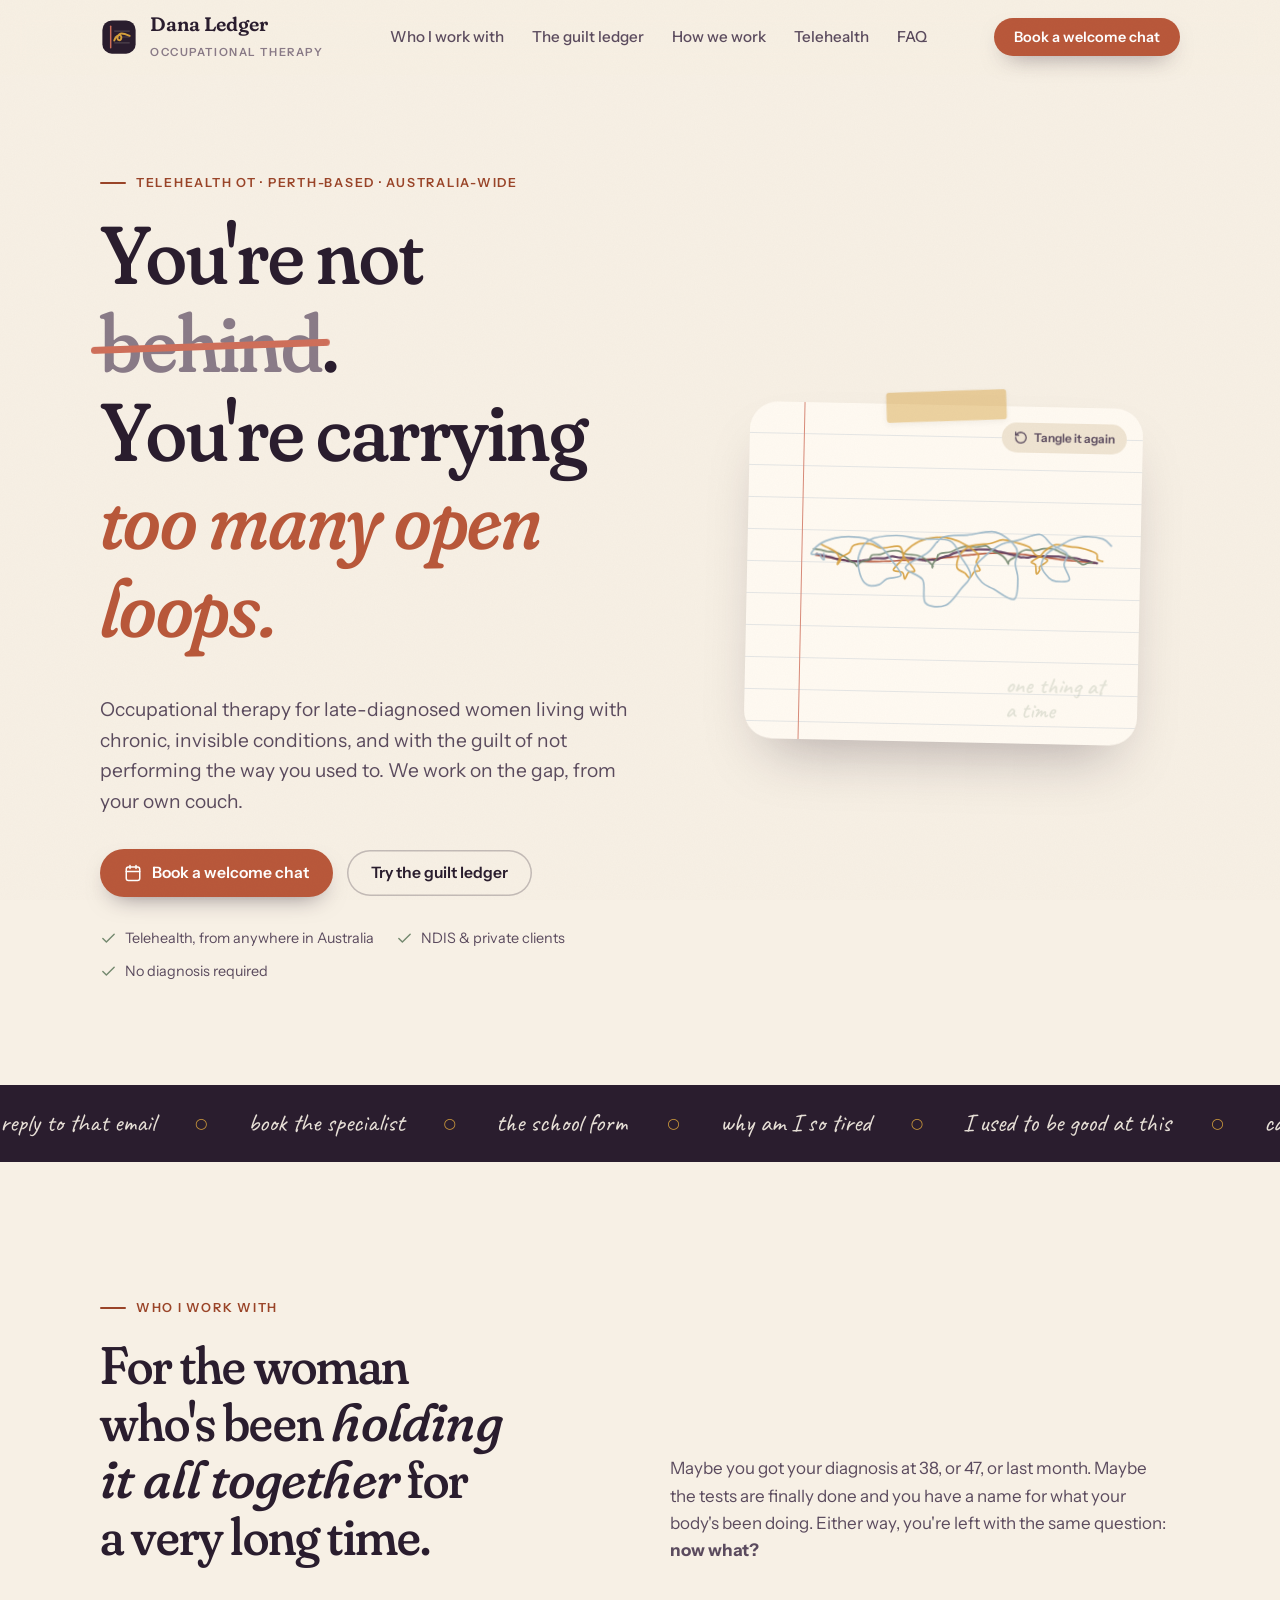
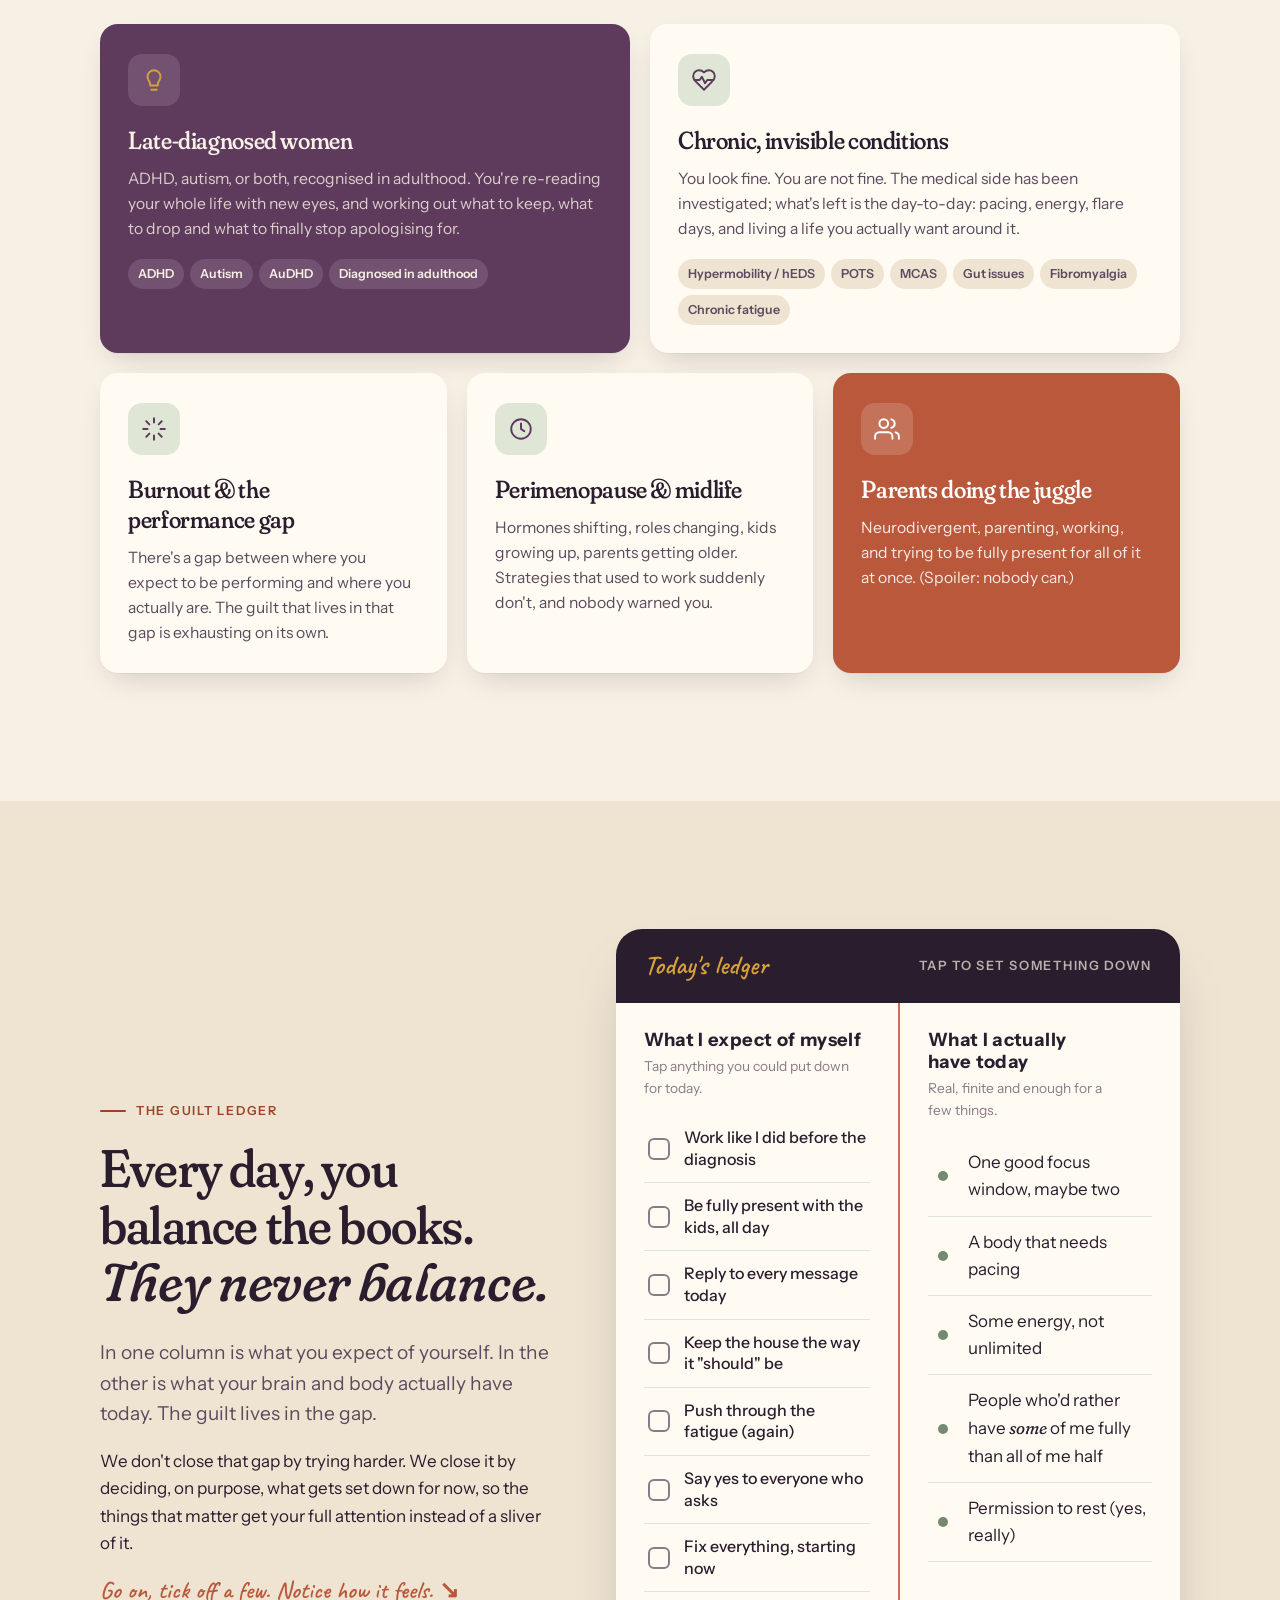
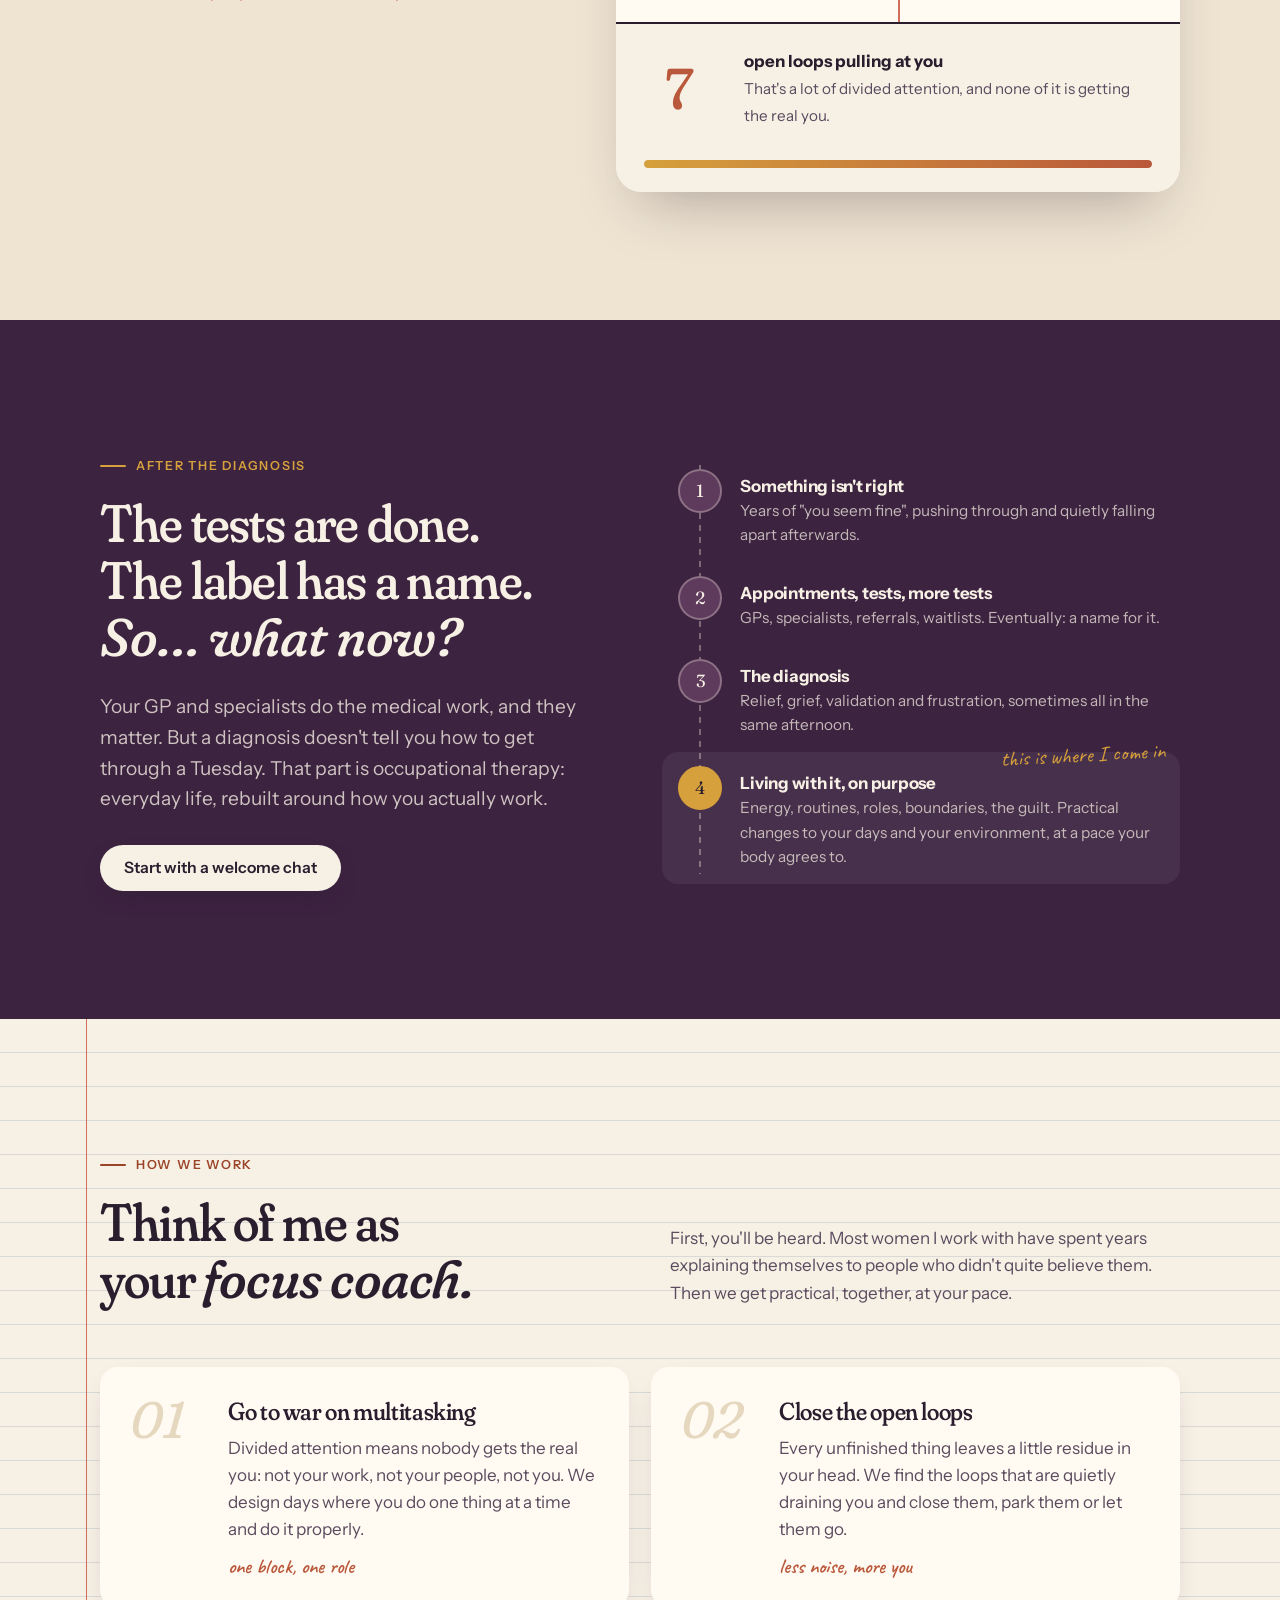
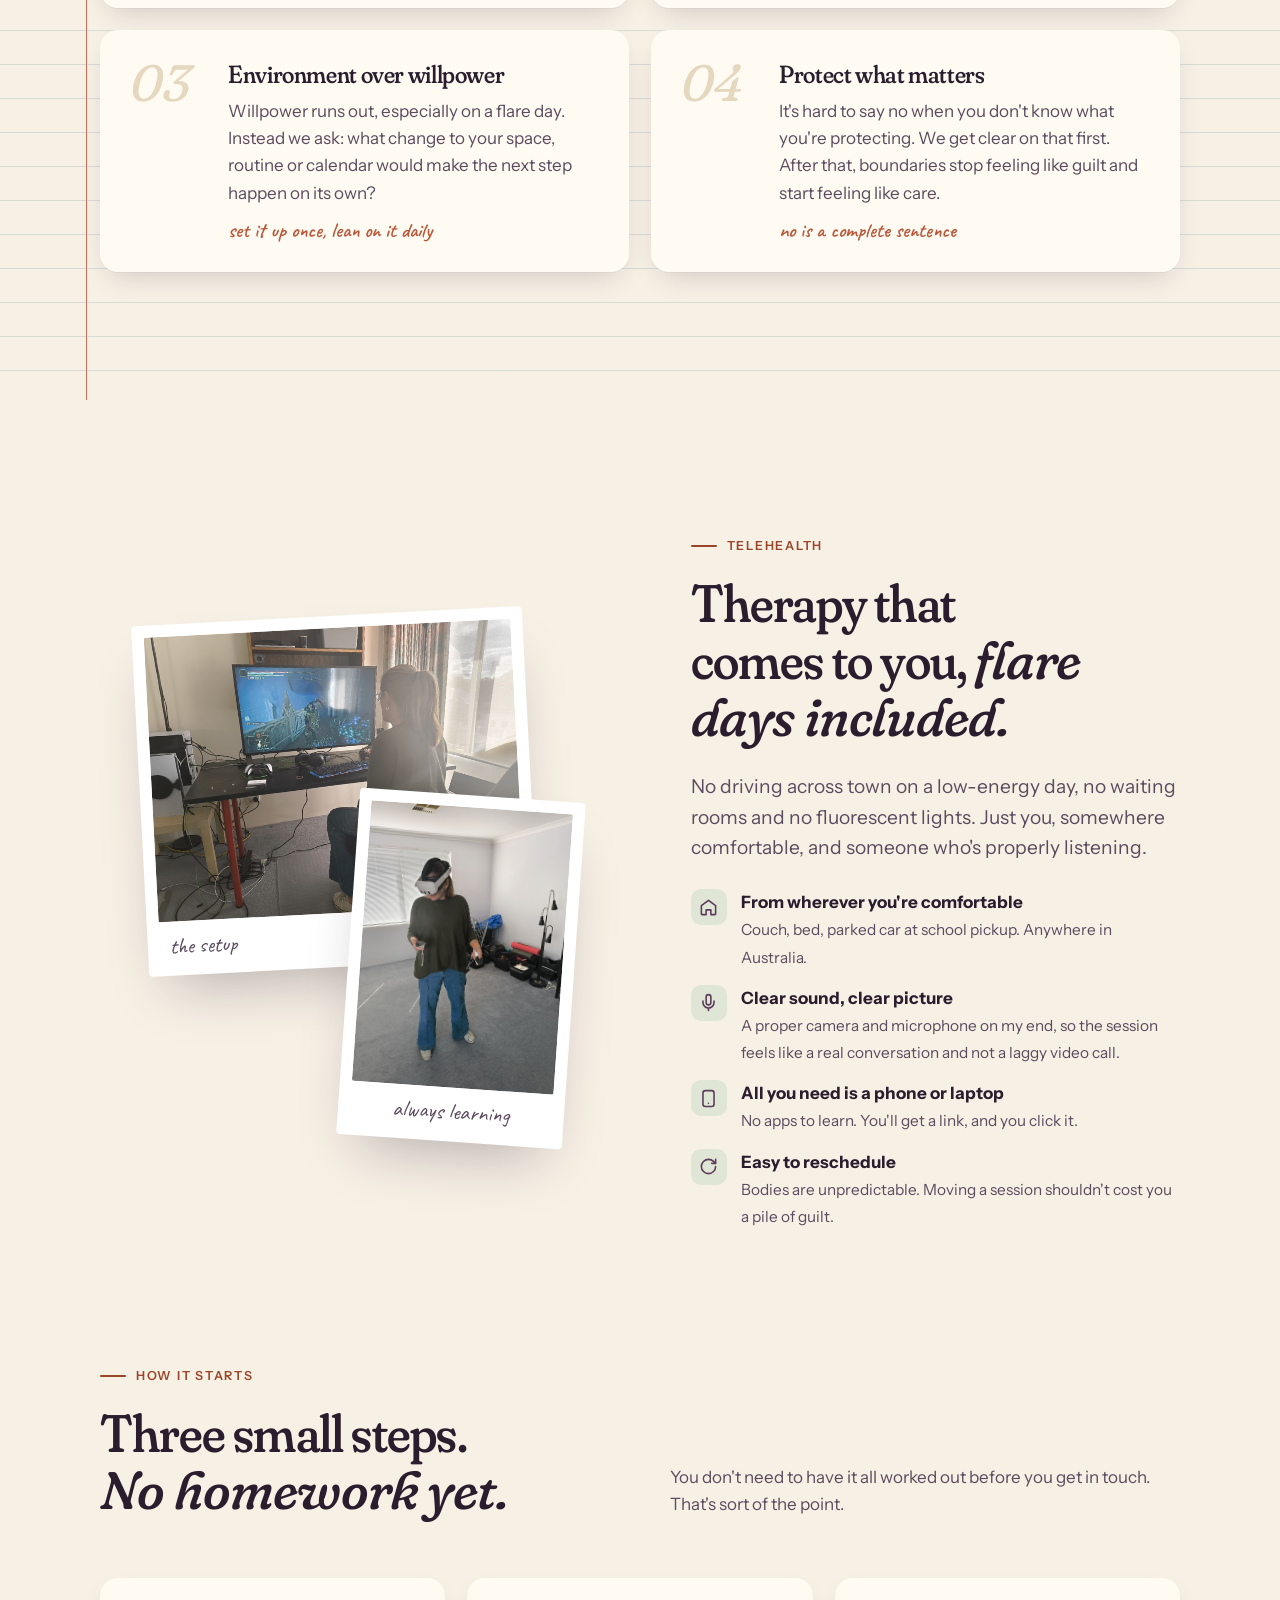
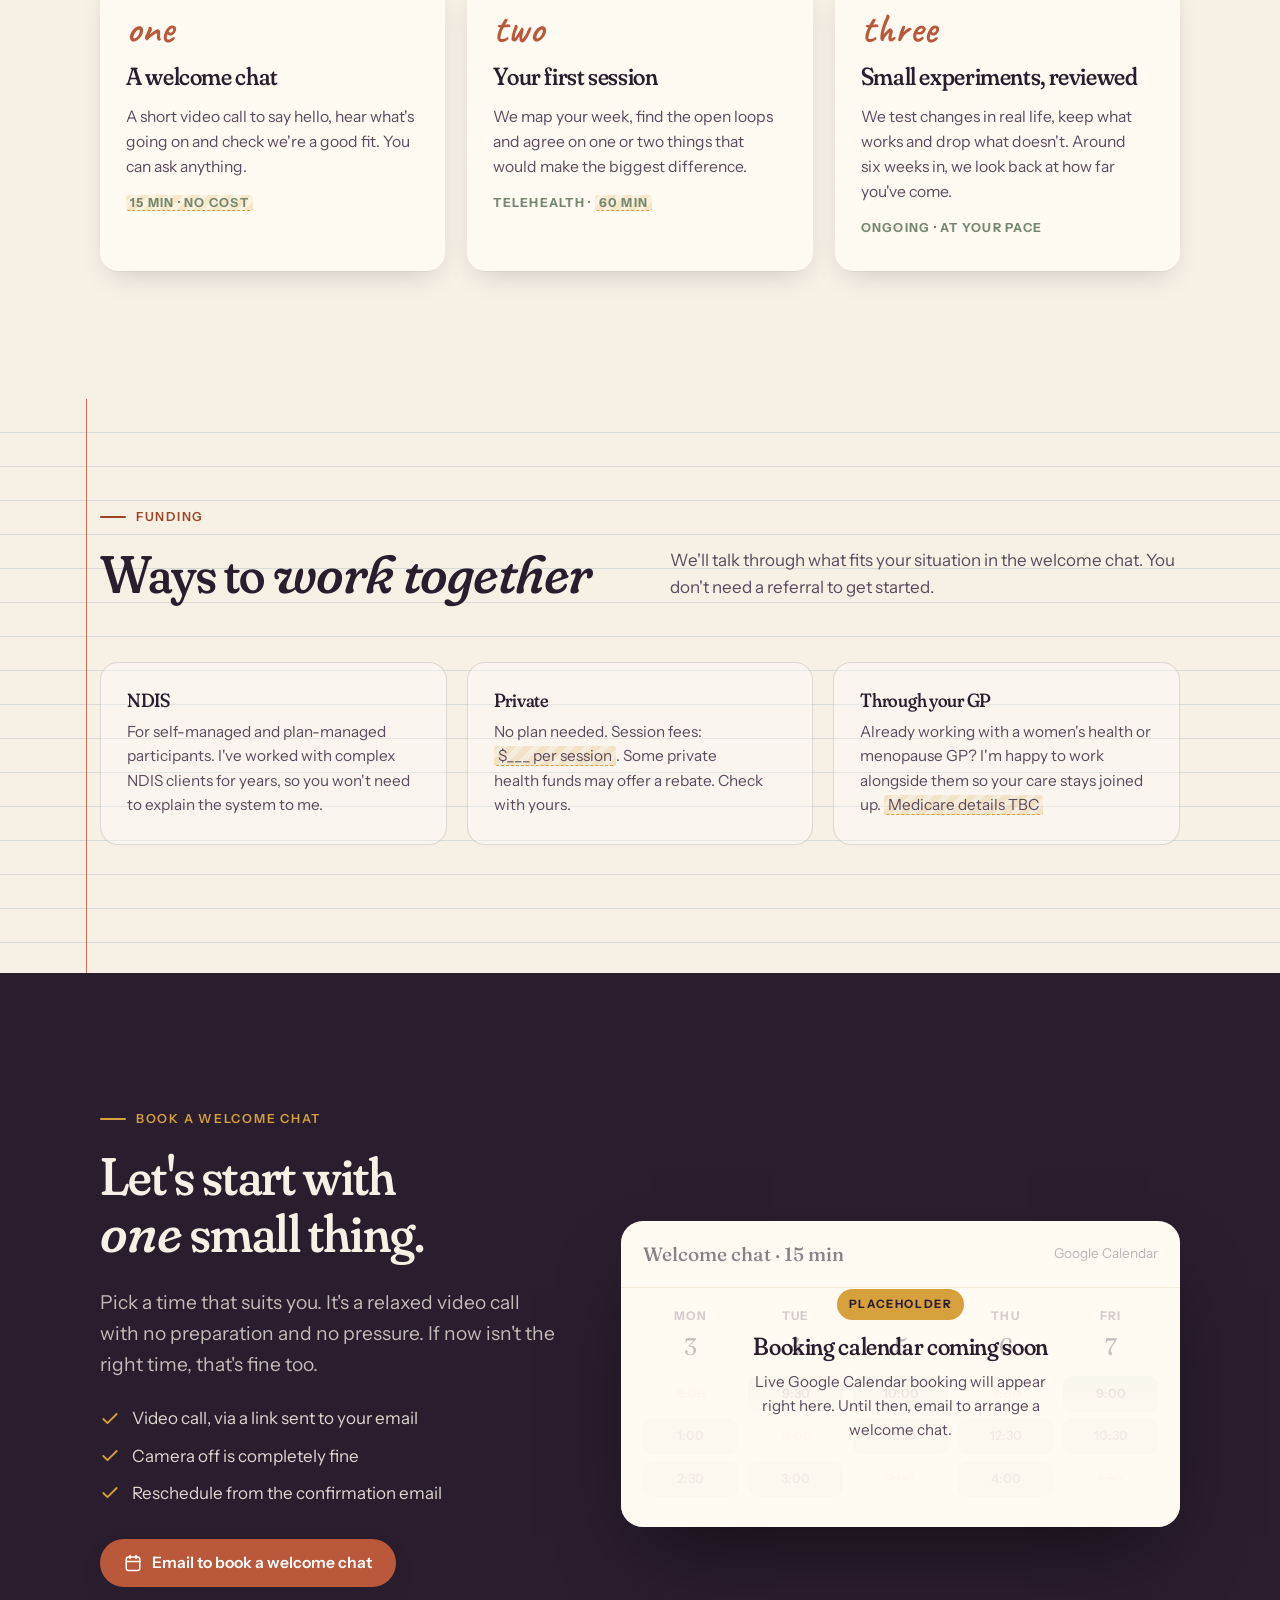
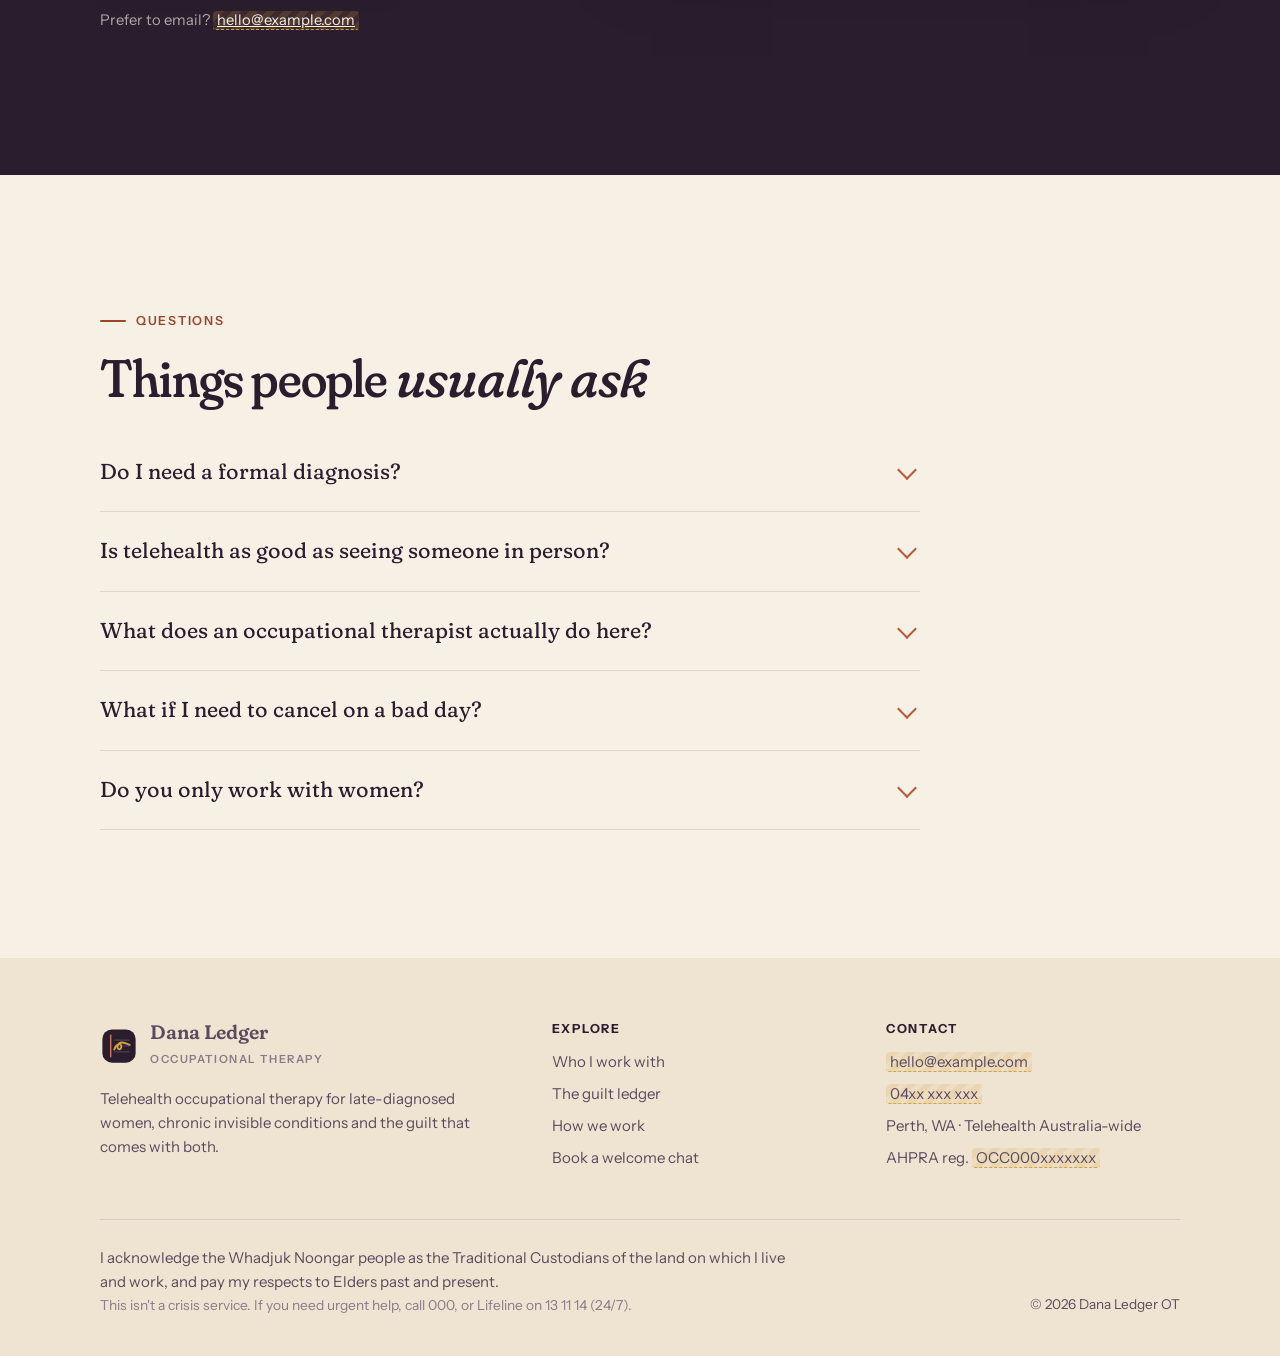
==== index.html @ f3731dbe "Add Dana Ledger OT landing page and session recap Static two-page site (no build step) for Vercel: -" ====
<!doctype html>
<html lang="en-AU" class="no-js">
<head>
  <meta charset="utf-8">
  <meta name="viewport" content="width=device-width, initial-scale=1">
  <title>Dana Ledger OT | Telehealth OT for late-diagnosed women</title>
  <meta name="description" content="Telehealth occupational therapy for late-diagnosed women living with chronic, invisible conditions, burnout and the guilt of not performing like you used to. Perth-based, available across Australia.">
  <meta name="theme-color" content="#f7f0e5">
  <link rel="icon" href="assets/favicon.svg" type="image/svg+xml">
  <meta property="og:title" content="Dana Ledger OT | You're not behind. You're carrying too many open loops.">
  <meta property="og:description" content="Telehealth occupational therapy for late-diagnosed women, chronic invisible conditions and the guilt that comes with both.">
  <meta property="og:image" content="assets/img/telehealth-setup.jpg">
  <meta property="og:type" content="website">
  <link rel="preconnect" href="https://fonts.googleapis.com">
  <link rel="preconnect" href="https://fonts.gstatic.com" crossorigin>
  <link href="https://fonts.googleapis.com/css2?family=Caveat:wght@500;600&family=Fraunces:ital,opsz,wght,SOFT,WONK@0,9..144,300..700,0..100,0..1;1,9..144,300..700,0..100,0..1&family=Instrument+Sans:wght@400;500;600;700&display=swap" rel="stylesheet">
  <link rel="stylesheet" href="assets/styles.css">
  <script>document.documentElement.classList.remove('no-js');</script>
</head>
<body>
<a class="skip" href="#main">Skip to content</a>

<!-- =====================================================================
     HEADER
     ===================================================================== -->
<header class="site-header" id="top">
  <nav class="wrap nav" aria-label="Main">
    <a class="brand" href="#top" aria-label="Dana Ledger OT, home">
      <img class="brand-mark" src="assets/favicon.svg" alt="" width="38" height="38">
      <span>
        <span class="brand-name">Dana Ledger</span>
        <span class="brand-sub">Occupational Therapy</span>
      </span>
    </a>
    <ul class="nav-links" id="nav-links">
      <li><a href="#who">Who I work with</a></li>
      <li><a href="#ledger">The guilt ledger</a></li>
      <li><a href="#approach">How we work</a></li>
      <li><a href="#telehealth">Telehealth</a></li>
      <li><a href="#faq">FAQ</a></li>
    </ul>
    <a class="btn btn--clay btn--book-top" href="#book" data-book>Book a welcome chat</a>
    <button class="nav-toggle" aria-controls="nav-links" aria-expanded="false" aria-label="Open menu">
      <svg width="22" height="22" viewBox="0 0 24 24" fill="none" stroke="currentColor" stroke-width="2" stroke-linecap="round"><path d="M4 7h16M4 12h16M4 17h10"/></svg>
    </button>
  </nav>
</header>

<main id="main">

<!-- =====================================================================
     HERO
     ===================================================================== -->
<section class="hero">
  <div class="wrap hero-grid">
    <div>
      <span class="eyebrow">Telehealth OT · Perth-based · Australia-wide</span>
      <h1>You're not <span class="strike">behind</span>.<br>You're carrying <span class="accent">too many open loops.</span></h1>
      <p class="lede">Occupational therapy for late-diagnosed women living with chronic, invisible conditions, and with the guilt of not performing the way you used to. We work on the gap, from your own couch.</p>
      <div class="hero-actions">
        <a class="btn btn--clay" href="#book" data-book>
          <svg viewBox="0 0 24 24" fill="none" stroke="currentColor" stroke-width="2" stroke-linecap="round" stroke-linejoin="round"><rect x="3" y="4" width="18" height="18" rx="3"/><path d="M16 2v4M8 2v4M3 10h18"/></svg>
          Book a welcome chat
        </a>
        <a class="btn btn--ghost" href="#ledger">Try the guilt ledger</a>
      </div>
      <div class="hero-meta">
        <span><svg viewBox="0 0 24 24" fill="none" stroke="currentColor" stroke-width="2" stroke-linecap="round" stroke-linejoin="round"><path d="M20 6 9 17l-5-5"/></svg>Telehealth, from anywhere in Australia</span>
        <span><svg viewBox="0 0 24 24" fill="none" stroke="currentColor" stroke-width="2" stroke-linecap="round" stroke-linejoin="round"><path d="M20 6 9 17l-5-5"/></svg>NDIS &amp; private clients</span>
        <span><svg viewBox="0 0 24 24" fill="none" stroke="currentColor" stroke-width="2" stroke-linecap="round" stroke-linejoin="round"><path d="M20 6 9 17l-5-5"/></svg>No diagnosis required</span>
      </div>
    </div>

    <figure class="loops-card" aria-label="Illustration: tangled threads untangling into a single line">
      <span class="tape" aria-hidden="true"></span>
      <button class="replay" type="button" id="loops-replay" aria-label="Replay the untangling animation">
        <svg viewBox="0 0 24 24" fill="none" stroke="currentColor" stroke-width="2.2" stroke-linecap="round" stroke-linejoin="round"><path d="M3 12a9 9 0 1 0 3-6.7L3 8"/><path d="M3 3v5h5"/></svg>
        Tangle it again
      </button>
      <svg class="loops-svg" id="loops" viewBox="0 0 520 360" role="img" aria-hidden="true"></svg>
      <div class="loops-labels" aria-hidden="true">
        <span class="hand from" id="loops-from">work · kids · body · inbox · guilt</span>
        <span class="hand to" id="loops-to" style="opacity:0">one thing at a time</span>
      </div>
    </figure>
  </div>
</section>

<!-- Open loops marquee -->
<div class="loops-marquee" aria-hidden="true">
  <ul>
    <li>reply to that email</li><li>book the specialist</li><li>the school form</li><li>why am I so tired</li>
    <li>I used to be good at this</li><li>call Mum back</li><li>finish the report</li><li>pharmacy before 6</li>
    <li>just push through</li><li>forty tabs open</li><li>sorry, I forgot</li><li>I should be coping</li>
    <li>reply to that email</li><li>book the specialist</li><li>the school form</li><li>why am I so tired</li>
    <li>I used to be good at this</li><li>call Mum back</li><li>finish the report</li><li>pharmacy before 6</li>
    <li>just push through</li><li>forty tabs open</li><li>sorry, I forgot</li><li>I should be coping</li>
  </ul>
</div>

<!-- =====================================================================
     WHO I WORK WITH
     ===================================================================== -->
<section class="section" id="who">
  <div class="wrap">
    <div class="section-head reveal">
      <div>
        <span class="eyebrow">Who I work with</span>
        <h2>For the woman who's been <em>holding it all together</em> for a very long time.</h2>
      </div>
      <p>Maybe you got your diagnosis at 38, or 47, or last month. Maybe the tests are finally done and you have a name for what your body's been doing. Either way, you're left with the same question: <strong>now what?</strong></p>
    </div>

    <div class="cards">
      <article class="card card--plum wide reveal">
        <div class="icon"><svg viewBox="0 0 24 24" fill="none" stroke="currentColor" stroke-width="1.8" stroke-linecap="round" stroke-linejoin="round"><path d="M12 3a6 6 0 0 0-6 6c0 2.4 1.3 3.6 2 5 .5 1 .5 2 .5 3h7c0-1 0-2 .5-3 .7-1.4 2-2.6 2-5a6 6 0 0 0-6-6Z"/><path d="M9.5 21h5"/></svg></div>
        <h3>Late-diagnosed women</h3>
        <p>ADHD, autism, or both, recognised in adulthood. You're re-reading your whole life with new eyes, and working out what to keep, what to drop and what to finally stop apologising for.</p>
        <div class="tags"><span>ADHD</span><span>Autism</span><span>AuDHD</span><span>Diagnosed in adulthood</span></div>
      </article>
      <article class="card wide reveal">
        <div class="icon"><svg viewBox="0 0 24 24" fill="none" stroke="currentColor" stroke-width="1.8" stroke-linecap="round" stroke-linejoin="round"><path d="M19 14c1.5-1.5 3-3.2 3-5.5A5.5 5.5 0 0 0 16.5 3c-1.8 0-3 .5-4.5 2-1.5-1.5-2.7-2-4.5-2A5.5 5.5 0 0 0 2 8.5c0 2.3 1.5 4 3 5.5l7 7Z"/><path d="M3.2 12H8l2-3 3 6 2-3h5.8"/></svg></div>
        <h3>Chronic, invisible conditions</h3>
        <p>You look fine. You are not fine. The medical side has been investigated; what's left is the day-to-day: pacing, energy, flare days, and living a life you actually want around it.</p>
        <div class="tags"><span>Hypermobility / hEDS</span><span>POTS</span><span>MCAS</span><span>Gut issues</span><span>Fibromyalgia</span><span>Chronic fatigue</span></div>
      </article>
      <article class="card reveal">
        <div class="icon"><svg viewBox="0 0 24 24" fill="none" stroke="currentColor" stroke-width="1.8" stroke-linecap="round" stroke-linejoin="round"><path d="M12 2v4M12 18v4M4.9 4.9l2.8 2.8M16.3 16.3l2.8 2.8M2 12h4M18 12h4M4.9 19.1l2.8-2.8M16.3 7.7l2.8-2.8"/></svg></div>
        <h3>Burnout &amp; the performance gap</h3>
        <p>There's a gap between where you expect to be performing and where you actually are. The guilt that lives in that gap is exhausting on its own.</p>
      </article>
      <article class="card reveal">
        <div class="icon"><svg viewBox="0 0 24 24" fill="none" stroke="currentColor" stroke-width="1.8" stroke-linecap="round" stroke-linejoin="round"><circle cx="12" cy="12" r="9"/><path d="M12 7v5l3 2"/></svg></div>
        <h3>Perimenopause &amp; midlife</h3>
        <p>Hormones shifting, roles changing, kids growing up, parents getting older. Strategies that used to work suddenly don't, and nobody warned you.</p>
      </article>
      <article class="card card--clay reveal">
        <div class="icon"><svg viewBox="0 0 24 24" fill="none" stroke="currentColor" stroke-width="1.8" stroke-linecap="round" stroke-linejoin="round"><path d="M17 21v-2a4 4 0 0 0-4-4H5a4 4 0 0 0-4 4v2"/><circle cx="9" cy="7" r="4"/><path d="M23 21v-2a4 4 0 0 0-3-3.9M16 3.1a4 4 0 0 1 0 7.8"/></svg></div>
        <h3>Parents doing the juggle</h3>
        <p>Neurodivergent, parenting, working, and trying to be fully present for all of it at once. (Spoiler: nobody can.)</p>
      </article>
    </div>
  </div>
</section>

<!-- =====================================================================
     THE GUILT LEDGER (interactive)
     ===================================================================== -->
<section class="section ledger-section" id="ledger">
  <div class="wrap ledger-aside">
    <div class="reveal">
      <span class="eyebrow">The guilt ledger</span>
      <h2>Every day, you balance the books. <em>They never balance.</em></h2>
      <p class="lede">In one column is what you expect of yourself. In the other is what your brain and body actually have today. The guilt lives in the gap.</p>
      <p>We don't close that gap by trying harder. We close it by deciding, on purpose, what gets set down for now, so the things that matter get your full attention instead of a sliver of it.</p>
      <p class="hand" style="font-size:1.5rem;color:var(--clay);margin-top:20px">Go on, tick off a few. Notice how it feels. ↘</p>
    </div>

    <div class="ledger reveal" aria-labelledby="ledger-title">
      <div class="ledger-top">
        <span class="hand" id="ledger-title">Today's ledger</span>
        <small>Tap to set something down</small>
      </div>
      <div class="ledger-cols">
        <div class="ledger-col">
          <h3>What I expect of myself</h3>
          <p class="hint">Tap anything you could put down for today.</p>
          <ul class="ledger-list" id="ledger-expect">
            <li><button class="ledger-item" type="button" aria-pressed="false"><span class="box"><svg viewBox="0 0 24 24" fill="none" stroke="currentColor" stroke-width="3.5" stroke-linecap="round" stroke-linejoin="round"><path d="M20 6 9 17l-5-5"/></svg></span><span class="txt">Work like I did before the diagnosis</span></button></li>
            <li><button class="ledger-item" type="button" aria-pressed="false"><span class="box"><svg viewBox="0 0 24 24" fill="none" stroke="currentColor" stroke-width="3.5" stroke-linecap="round" stroke-linejoin="round"><path d="M20 6 9 17l-5-5"/></svg></span><span class="txt">Be fully present with the kids, all day</span></button></li>
            <li><button class="ledger-item" type="button" aria-pressed="false"><span class="box"><svg viewBox="0 0 24 24" fill="none" stroke="currentColor" stroke-width="3.5" stroke-linecap="round" stroke-linejoin="round"><path d="M20 6 9 17l-5-5"/></svg></span><span class="txt">Reply to every message today</span></button></li>
            <li><button class="ledger-item" type="button" aria-pressed="false"><span class="box"><svg viewBox="0 0 24 24" fill="none" stroke="currentColor" stroke-width="3.5" stroke-linecap="round" stroke-linejoin="round"><path d="M20 6 9 17l-5-5"/></svg></span><span class="txt">Keep the house the way it "should" be</span></button></li>
            <li><button class="ledger-item" type="button" aria-pressed="false"><span class="box"><svg viewBox="0 0 24 24" fill="none" stroke="currentColor" stroke-width="3.5" stroke-linecap="round" stroke-linejoin="round"><path d="M20 6 9 17l-5-5"/></svg></span><span class="txt">Push through the fatigue (again)</span></button></li>
            <li><button class="ledger-item" type="button" aria-pressed="false"><span class="box"><svg viewBox="0 0 24 24" fill="none" stroke="currentColor" stroke-width="3.5" stroke-linecap="round" stroke-linejoin="round"><path d="M20 6 9 17l-5-5"/></svg></span><span class="txt">Say yes to everyone who asks</span></button></li>
            <li><button class="ledger-item" type="button" aria-pressed="false"><span class="box"><svg viewBox="0 0 24 24" fill="none" stroke="currentColor" stroke-width="3.5" stroke-linecap="round" stroke-linejoin="round"><path d="M20 6 9 17l-5-5"/></svg></span><span class="txt">Fix everything, starting now</span></button></li>
          </ul>
        </div>
        <div class="ledger-col">
          <h3>What I actually have today</h3>
          <p class="hint">Real, finite and enough for a few things.</p>
          <ul class="ledger-list ledger-today">
            <li><span class="dot"></span><span>One good focus window, maybe two</span></li>
            <li><span class="dot"></span><span>A body that needs pacing</span></li>
            <li><span class="dot"></span><span>Some energy, not unlimited</span></li>
            <li><span class="dot"></span><span>People who'd rather have <em>some</em> of me fully than all of me half</span></li>
            <li><span class="dot"></span><span>Permission to rest (yes, really)</span></li>
          </ul>
        </div>
      </div>
      <div class="ledger-foot" aria-live="polite">
        <div class="ledger-balance" id="ledger-balance">7</div>
        <div class="ledger-msg"><strong id="ledger-msg-title">open loops pulling at you</strong><span id="ledger-msg-body">That's a lot of divided attention, and none of it is getting the real you.</span></div>
        <div class="meter" id="ledger-meter"><i></i></div>
      </div>
    </div>
  </div>
</section>

<!-- =====================================================================
     AFTER THE DIAGNOSIS
     ===================================================================== -->
<section class="section after">
  <div class="wrap after-grid">
    <div class="reveal">
      <span class="eyebrow">After the diagnosis</span>
      <h2>The tests are done. The label has a name. <em>So… what now?</em></h2>
      <p class="lede">Your GP and specialists do the medical work, and they matter. But a diagnosis doesn't tell you how to get through a Tuesday. That part is occupational therapy: everyday life, rebuilt around how you actually work.</p>
      <a class="btn btn--paper" href="#book" data-book style="margin-top:12px">Start with a welcome chat</a>
    </div>
    <ol class="path reveal">
      <li><span class="n">1</span><div><h4>Something isn't right</h4><p>Years of "you seem fine", pushing through and quietly falling apart afterwards.</p></div></li>
      <li><span class="n">2</span><div><h4>Appointments, tests, more tests</h4><p>GPs, specialists, referrals, waitlists. Eventually: a name for it.</p></div></li>
      <li><span class="n">3</span><div><h4>The diagnosis</h4><p>Relief, grief, validation and frustration, sometimes all in the same afternoon.</p></div></li>
      <li class="you"><span class="n">4</span><div><h4>Living with it, on purpose</h4><p>Energy, routines, roles, boundaries, the guilt. Practical changes to your days and your environment, at a pace your body agrees to.</p></div></li>
    </ol>
  </div>
</section>

<!-- =====================================================================
     APPROACH
     ===================================================================== -->
<section class="section ruled" id="approach">
  <div class="wrap">
    <div class="section-head reveal">
      <div>
        <span class="eyebrow">How we work</span>
        <h2>Think of me as your <em>focus coach.</em></h2>
      </div>
      <p>First, you'll be heard. Most women I work with have spent years explaining themselves to people who didn't quite believe them. Then we get practical, together, at your pace.</p>
    </div>

    <div class="principles">
      <article class="principle reveal">
        <span class="num" aria-hidden="true"></span>
        <div>
          <h3>Go to war on multitasking</h3>
          <p>Divided attention means nobody gets the real you: not your work, not your people, not you. We design days where you do one thing at a time and do it properly.</p>
          <span class="hand">one block, one role</span>
        </div>
      </article>
      <article class="principle reveal">
        <span class="num" aria-hidden="true"></span>
        <div>
          <h3>Close the open loops</h3>
          <p>Every unfinished thing leaves a little residue in your head. We find the loops that are quietly draining you and close them, park them or let them go.</p>
          <span class="hand">less noise, more you</span>
        </div>
      </article>
      <article class="principle reveal">
        <span class="num" aria-hidden="true"></span>
        <div>
          <h3>Environment over willpower</h3>
          <p>Willpower runs out, especially on a flare day. Instead we ask: what change to your space, routine or calendar would make the next step happen on its own?</p>
          <span class="hand">set it up once, lean on it daily</span>
        </div>
      </article>
      <article class="principle reveal">
        <span class="num" aria-hidden="true"></span>
        <div>
          <h3>Protect what matters</h3>
          <p>It's hard to say no when you don't know what you're protecting. We get clear on that first. After that, boundaries stop feeling like guilt and start feeling like care.</p>
          <span class="hand">no is a complete sentence</span>
        </div>
      </article>
    </div>
  </div>
</section>

<!-- =====================================================================
     TELEHEALTH
     ===================================================================== -->
<section class="section" id="telehealth">
  <div class="wrap tele-grid">
    <div class="photo-stack reveal">
      <figure class="polaroid p1">
        <img src="assets/img/telehealth-setup.jpg" alt="A woman sitting at a desk with a large monitor, webcam, headset and keyboard" width="1400" height="1054">
        <figcaption>the setup</figcaption>
      </figure>
      <figure class="polaroid p2">
        <img src="assets/img/vr-session.jpg" alt="A woman wearing a VR headset and holding controllers, laughing" width="900" height="1196">
        <figcaption>always learning</figcaption>
      </figure>
    </div>
    <div class="reveal">
      <span class="eyebrow">Telehealth</span>
      <h2>Therapy that comes to you, <em>flare days included.</em></h2>
      <p class="lede">No driving across town on a low-energy day, no waiting rooms and no fluorescent lights. Just you, somewhere comfortable, and someone who's properly listening.</p>
      <ul class="tele-list">
        <li><span class="ic"><svg viewBox="0 0 24 24" fill="none" stroke="currentColor" stroke-width="2" stroke-linecap="round" stroke-linejoin="round"><path d="M3 9.5 12 3l9 6.5V20a1 1 0 0 1-1 1h-5v-6H9v6H4a1 1 0 0 1-1-1Z"/></svg></span><div><strong>From wherever you're comfortable</strong><span>Couch, bed, parked car at school pickup. Anywhere in Australia.</span></div></li>
        <li><span class="ic"><svg viewBox="0 0 24 24" fill="none" stroke="currentColor" stroke-width="2" stroke-linecap="round" stroke-linejoin="round"><path d="M12 2a3 3 0 0 0-3 3v7a3 3 0 0 0 6 0V5a3 3 0 0 0-3-3Z"/><path d="M19 10v2a7 7 0 0 1-14 0v-2M12 19v3"/></svg></span><div><strong>Clear sound, clear picture</strong><span>A proper camera and microphone on my end, so the session feels like a real conversation and not a laggy video call.</span></div></li>
        <li><span class="ic"><svg viewBox="0 0 24 24" fill="none" stroke="currentColor" stroke-width="2" stroke-linecap="round" stroke-linejoin="round"><rect x="5" y="2" width="14" height="20" rx="3"/><path d="M12 18h.01"/></svg></span><div><strong>All you need is a phone or laptop</strong><span>No apps to learn. You'll get a link, and you click it.</span></div></li>
        <li><span class="ic"><svg viewBox="0 0 24 24" fill="none" stroke="currentColor" stroke-width="2" stroke-linecap="round" stroke-linejoin="round"><path d="M21 12a9 9 0 1 1-9-9c2.5 0 4.7 1 6.4 2.6L21 8"/><path d="M21 3v5h-5"/></svg></span><div><strong>Easy to reschedule</strong><span>Bodies are unpredictable. Moving a session shouldn't cost you a pile of guilt.</span></div></li>
      </ul>
    </div>
  </div>
</section>

<!-- =====================================================================
     HOW IT STARTS
     ===================================================================== -->
<section class="section" style="padding-top:0">
  <div class="wrap">
    <div class="section-head reveal">
      <div>
        <span class="eyebrow">How it starts</span>
        <h2>Three small steps. <em>No homework yet.</em></h2>
      </div>
      <p>You don't need to have it all worked out before you get in touch. That's sort of the point.</p>
    </div>
    <div class="steps">
      <div class="step reveal">
        <span class="hand">one</span>
        <h3>A welcome chat</h3>
        <p>A short video call to say hello, hear what's going on and check we're a good fit. You can ask anything.</p>
        <span class="when"><span class="todo">15 min · no cost</span></span>
      </div>
      <div class="step reveal">
        <span class="hand">two</span>
        <h3>Your first session</h3>
        <p>We map your week, find the open loops and agree on one or two things that would make the biggest difference.</p>
        <span class="when">Telehealth · <span class="todo">60 min</span></span>
      </div>
      <div class="step reveal">
        <span class="hand">three</span>
        <h3>Small experiments, reviewed</h3>
        <p>We test changes in real life, keep what works and drop what doesn't. Around six weeks in, we look back at how far you've come.</p>
        <span class="when">Ongoing · at your pace</span>
      </div>
    </div>
  </div>
</section>

<!-- =====================================================================
     FUNDING + ALSO OFFERING
     ===================================================================== -->
<section class="section ruled" style="padding-top:clamp(60px,8vw,100px)">
  <div class="wrap">
    <div class="section-head reveal">
      <div>
        <span class="eyebrow">Funding</span>
        <h2>Ways to <em>work together</em></h2>
      </div>
      <p>We'll talk through what fits your situation in the welcome chat. You don't need a referral to get started.</p>
    </div>
    <div class="fund-grid">
      <div class="fund reveal">
        <h3>NDIS</h3>
        <p>For self-managed and plan-managed participants. I've worked with complex NDIS clients for years, so you won't need to explain the system to me.</p>
      </div>
      <div class="fund reveal">
        <h3>Private</h3>
        <p>No plan needed. Session fees: <span class="todo">$___ per session</span>. Some private health funds may offer a rebate. Check with yours.</p>
      </div>
      <div class="fund reveal">
        <h3>Through your GP</h3>
        <p>Already working with a women's health or menopause GP? I'm happy to work alongside them so your care stays joined up. <span class="todo">Medicare details TBC</span></p>
      </div>
    </div>
  </div>
</section>

<!-- =====================================================================
     BOOKING  (Google Calendar appointment schedule)
     ---------------------------------------------------------------------
     To switch this on, open assets/site.js and paste your Google Calendar
     booking page link into SITE.bookingUrl. The placeholder below is then
     swapped for the live calendar automatically.
     ===================================================================== -->
<section class="section book" id="book">
  <div class="wrap book-grid">
    <div class="reveal">
      <span class="eyebrow">Book a welcome chat</span>
      <h2>Let's start with <em>one</em> small thing.</h2>
      <p class="lede">Pick a time that suits you. It's a relaxed video call with no preparation and no pressure. If now isn't the right time, that's fine too.</p>
      <ul class="book-points">
        <li><svg viewBox="0 0 24 24" fill="none" stroke="currentColor" stroke-width="2.2" stroke-linecap="round" stroke-linejoin="round"><path d="M20 6 9 17l-5-5"/></svg>Video call, via a link sent to your email</li>
        <li><svg viewBox="0 0 24 24" fill="none" stroke="currentColor" stroke-width="2.2" stroke-linecap="round" stroke-linejoin="round"><path d="M20 6 9 17l-5-5"/></svg>Camera off is completely fine</li>
        <li><svg viewBox="0 0 24 24" fill="none" stroke="currentColor" stroke-width="2.2" stroke-linecap="round" stroke-linejoin="round"><path d="M20 6 9 17l-5-5"/></svg>Reschedule from the confirmation email</li>
      </ul>
      <a class="btn btn--clay" href="#book" data-book data-book-external>
        <svg viewBox="0 0 24 24" fill="none" stroke="currentColor" stroke-width="2" stroke-linecap="round" stroke-linejoin="round"><rect x="3" y="4" width="18" height="18" rx="3"/><path d="M16 2v4M8 2v4M3 10h18"/></svg>
        Open booking calendar
      </a>
      <p style="margin-top:22px;font-size:.92rem;color:rgba(247,240,229,.65)">Prefer to email? <a href="mailto:hello@example.com" class="todo" style="color:var(--paper)">hello@example.com</a></p>
    </div>

    <div class="cal reveal" id="booking-widget">
      <!-- Placeholder calendar, replaced by the live Google Calendar embed once SITE.bookingUrl is set -->
      <div class="cal-head"><strong>Welcome chat · 15 min</strong><span>Google Calendar</span></div>
      <div class="cal-week" aria-hidden="true">
        <div class="cal-day"><b>Mon</b><i>3</i><span class="slot off">9:00</span><span class="slot">1:00</span><span class="slot">2:30</span></div>
        <div class="cal-day"><b>Tue</b><i>4</i><span class="slot">9:30</span><span class="slot off">11:00</span><span class="slot">3:00</span></div>
        <div class="cal-day"><b>Wed</b><i>5</i><span class="slot">10:00</span><span class="slot">11:30</span><span class="slot off">2:00</span></div>
        <div class="cal-day"><b>Thu</b><i>6</i><span class="slot off">9:00</span><span class="slot">12:30</span><span class="slot">4:00</span></div>
        <div class="cal-day"><b>Fri</b><i>7</i><span class="slot">9:00</span><span class="slot">10:30</span><span class="slot off">1:30</span></div>
      </div>
      <div class="cal-overlay">
        <div>
          <span class="badge">Placeholder</span>
          <h3>Booking calendar coming soon</h3>
          <p>Live Google Calendar booking will appear right here. Until then, email to arrange a welcome chat.</p>
        </div>
      </div>
    </div>
  </div>
</section>

<!-- =====================================================================
     FAQ
     ===================================================================== -->
<section class="section" id="faq">
  <div class="wrap">
    <div class="reveal" style="max-width:820px">
      <span class="eyebrow">Questions</span>
      <h2>Things people <em>usually ask</em></h2>
    </div>
    <div class="faq reveal">
      <details>
        <summary>Do I need a formal diagnosis?</summary>
        <p>No. Plenty of women come to me while they're still on a waitlist, mid-assessment, or quietly suspecting. We work with what's happening in your life, not just what's on paper.</p>
      </details>
      <details>
        <summary>Is telehealth as good as seeing someone in person?</summary>
        <p>For this kind of work, often better. You're in your real environment, which is exactly what we're working on, and you skip the energy cost of getting somewhere. If something needs to be in person, we'll talk about it.</p>
      </details>
      <details>
        <summary>What does an occupational therapist actually do here?</summary>
        <p>OT is about everyday life: the routines, roles, environments and energy that make up your days. With me, that looks like untangling your week, building systems that don't depend on willpower, pacing around chronic illness, and working through the guilt that comes with doing less.</p>
      </details>
      <details>
        <summary>What if I need to cancel on a bad day?</summary>
        <p>It happens, and it's expected. Rescheduling is simple. Cancellation policy: <span class="todo">add details</span>.</p>
      </details>
      <details>
        <summary>Do you only work with women?</summary>
        <p>This part of my practice focuses on women, because late diagnosis and invisible illness often show up differently for them. I also offer broader NDIS occupational therapy. Ask in your welcome chat.</p>
      </details>
    </div>
  </div>
</section>

</main>

<!-- =====================================================================
     FOOTER
     ===================================================================== -->
<footer class="site-footer">
  <div class="wrap">
    <div class="foot-grid">
      <div>
        <a class="brand" href="#top">
          <img class="brand-mark" src="assets/favicon.svg" alt="" width="38" height="38">
          <span><span class="brand-name">Dana Ledger</span><span class="brand-sub">Occupational Therapy</span></span>
        </a>
        <p style="margin-top:18px;max-width:42ch">Telehealth occupational therapy for late-diagnosed women, chronic invisible conditions and the guilt that comes with both.</p>
      </div>
      <div>
        <h4>Explore</h4>
        <ul>
          <li><a href="#who">Who I work with</a></li>
          <li><a href="#ledger">The guilt ledger</a></li>
          <li><a href="#approach">How we work</a></li>
          <li><a href="#book" data-book>Book a welcome chat</a></li>
        </ul>
      </div>
      <div>
        <h4>Contact</h4>
        <ul>
          <li><a class="todo" href="mailto:hello@example.com">hello@example.com</a></li>
          <li><span class="todo">04xx xxx xxx</span></li>
          <li>Perth, WA · Telehealth Australia-wide</li>
          <li>AHPRA reg. <span class="todo">OCC000xxxxxxx</span></li>
        </ul>
      </div>
    </div>
    <div class="ack">
      <div>
        <p>I acknowledge the Whadjuk Noongar people as the Traditional Custodians of the land on which I live and work, and pay my respects to Elders past and present.</p>
        <p class="crisis">This isn't a crisis service. If you need urgent help, call 000, or Lifeline on 13 11 14 (24/7).</p>
      </div>
      <p style="font-size:.85rem">© <span id="year">2026</span> Dana Ledger OT</p>
    </div>
  </div>
</footer>

<script src="assets/site.js"></script>
</body>
</html>
---- assets/styles.css ----
/* ==========================================================================
   Dana Ledger OT — design tokens + components
   Concept: a ledger. Ruled paper, a red margin line, handwritten notes in the
   margins, and the "guilt ledger" — the gap between what you expect of
   yourself and what you have today.
   ========================================================================== */

:root {
  --paper: #f7f0e5;
  --paper-2: #efe4d2;
  --paper-3: #e6d7bf;
  --card: #fffaf2;
  --ink: #2a1d2e;
  --ink-soft: #5b4b5e;
  --ink-faint: #8a7b88;
  --rule: rgba(110, 140, 170, 0.22);
  --margin: #cf6f5a;
  --clay: #b9583a;
  --clay-deep: #9a4428;
  --plum: #5e3a5c;
  --plum-deep: #3c2340;
  --sage: #74896f;
  --sage-soft: #dfe6d6;
  --gold: #d6a03c;
  --sky: #9cb8c9;

  --serif: "Fraunces", "Iowan Old Style", Georgia, serif;
  --sans: "Instrument Sans", "Segoe UI", system-ui, sans-serif;
  --hand: "Caveat", "Bradley Hand", cursive;

  --radius: 18px;
  --radius-sm: 10px;
  --shadow: 0 1px 0 rgba(42, 29, 46, 0.04), 0 12px 30px -12px rgba(42, 29, 46, 0.22);
  --shadow-lg: 0 30px 60px -25px rgba(42, 29, 46, 0.35);
  --max: 1160px;
  --gutter: clamp(16px, 4vw, 40px);
  --line: 34px; /* ledger rule spacing */

  color-scheme: light;
}

*,
*::before,
*::after { box-sizing: border-box; }

html { scroll-behavior: smooth; -webkit-text-size-adjust: 100%; }
@media (prefers-reduced-motion: reduce) { html { scroll-behavior: auto; } }

body {
  margin: 0;
  background: var(--paper);
  color: var(--ink);
  font-family: var(--sans);
  font-size: 17px;
  line-height: 1.6;
  overflow-x: hidden;
  -webkit-font-smoothing: antialiased;
}

/* Paper grain over everything, very subtle */
body::before {
  content: "";
  position: fixed;
  inset: 0;
  pointer-events: none;
  z-index: 100;
  opacity: 0.35;
  mix-blend-mode: multiply;
  background-image: url("data:image/svg+xml;utf8,<svg xmlns='http://www.w3.org/2000/svg' width='160' height='160'><filter id='n'><feTurbulence type='fractalNoise' baseFrequency='.9' numOctaves='2' stitchTiles='stitch'/><feColorMatrix values='0 0 0 0 0.35  0 0 0 0 0.28  0 0 0 0 0.22  0 0 0 0.09 0'/></filter><rect width='100%' height='100%' filter='url(%23n)'/></svg>");
}

img { max-width: 100%; display: block; }
a { color: inherit; }
::selection { background: rgba(214, 160, 60, 0.35); }

h1, h2, h3, h4 {
  font-family: var(--serif);
  font-weight: 500;
  font-variation-settings: "SOFT" 100, "opsz" 96;
  line-height: 1.08;
  letter-spacing: -0.015em;
  margin: 0 0 0.5em;
  text-wrap: balance;
}
h1 { font-size: clamp(2.6rem, 6.4vw, 5.2rem); }
h2 { font-size: clamp(2rem, 4.2vw, 3.3rem); }
h3 { font-size: clamp(1.25rem, 2vw, 1.55rem); line-height: 1.2; }
p { margin: 0 0 1em; text-wrap: pretty; }
em { font-style: italic; font-family: var(--serif); font-variation-settings: "SOFT" 100; }

.wrap { max-width: var(--max); margin: 0 auto; padding: 0 var(--gutter); }
.section { padding: clamp(72px, 10vw, 130px) 0; position: relative; }
.eyebrow {
  display: inline-flex;
  align-items: center;
  gap: 10px;
  font-size: 0.78rem;
  font-weight: 600;
  letter-spacing: 0.14em;
  text-transform: uppercase;
  color: var(--clay-deep);
  margin-bottom: 18px;
}
.eyebrow::before { content: ""; width: 26px; height: 2px; background: currentColor; border-radius: 2px; }
.lede { font-size: clamp(1.08rem, 1.5vw, 1.25rem); color: var(--ink-soft); max-width: 60ch; }
.hand { font-family: var(--hand); font-weight: 600; line-height: 1.1; }
.skip {
  position: absolute; left: -999px; top: 8px; z-index: 200;
  background: var(--ink); color: var(--paper); padding: 10px 16px; border-radius: 8px;
}
.skip:focus { left: 8px; }
:focus-visible { outline: 3px solid var(--gold); outline-offset: 3px; border-radius: 4px; }

/* Ruled ledger paper */
.ruled {
  background-image:
    linear-gradient(90deg, transparent calc(var(--gutter) + 46px), var(--margin) calc(var(--gutter) + 46px), var(--margin) calc(var(--gutter) + 47.5px), transparent calc(var(--gutter) + 47.5px)),
    repeating-linear-gradient(180deg, transparent 0, transparent calc(var(--line) - 1px), var(--rule) calc(var(--line) - 1px), var(--rule) var(--line));
}

/* Placeholder markers: anything Dana still needs to fill in */
.todo {
  background: repeating-linear-gradient(-45deg, rgba(214, 160, 60, 0.22) 0 6px, rgba(214, 160, 60, 0.1) 6px 12px);
  border-bottom: 1.5px dashed var(--gold);
  padding: 0 4px;
  border-radius: 3px;
  white-space: nowrap;
}

/* ---------- Buttons ---------- */
.btn {
  --bg: var(--ink);
  --fg: var(--paper);
  display: inline-flex;
  align-items: center;
  gap: 10px;
  padding: 15px 24px;
  border-radius: 999px;
  border: 0;
  background: var(--bg);
  color: var(--fg);
  font: 600 0.98rem/1 var(--sans);
  text-decoration: none;
  cursor: pointer;
  transition: transform 0.25s ease, box-shadow 0.25s ease, background 0.25s ease;
  box-shadow: 0 10px 24px -12px rgba(42, 29, 46, 0.6);
}
.btn:hover { transform: translateY(-2px); box-shadow: 0 16px 30px -14px rgba(42, 29, 46, 0.7); }
.btn svg { width: 18px; height: 18px; flex: none; }
.btn--clay { --bg: var(--clay); --fg: #fff; }
.btn--clay:hover { --bg: var(--clay-deep); }
.btn--ghost { --bg: transparent; --fg: var(--ink); box-shadow: inset 0 0 0 1.5px rgba(42, 29, 46, 0.25); }
.btn--ghost:hover { box-shadow: inset 0 0 0 1.5px var(--ink); }
.btn--paper { --bg: var(--paper); --fg: var(--ink); }

/* ---------- Header ---------- */
.site-header {
  position: sticky;
  top: 0;
  z-index: 50;
  background: color-mix(in srgb, var(--paper) 82%, transparent);
  backdrop-filter: saturate(1.4) blur(12px);
  -webkit-backdrop-filter: saturate(1.4) blur(12px);
  border-bottom: 1px solid transparent;
  transition: border-color 0.3s ease;
}
.site-header.scrolled { border-bottom-color: rgba(42, 29, 46, 0.08); }
.nav { display: flex; align-items: center; justify-content: space-between; gap: 20px; height: 74px; }
.brand { display: flex; align-items: center; gap: 12px; text-decoration: none; }
.brand-mark { width: 38px; height: 38px; flex: none; }
.brand-name { font-family: var(--serif); font-size: 1.22rem; font-weight: 600; line-height: 1; font-variation-settings: "SOFT" 100; }
.brand-sub { display: block; font-family: var(--sans); font-size: 0.7rem; font-weight: 600; letter-spacing: 0.14em; text-transform: uppercase; color: var(--ink-faint); margin-top: 5px; }
.nav-links { display: flex; align-items: center; gap: 28px; list-style: none; margin: 0; padding: 0; }
.nav-links a { text-decoration: none; font-weight: 500; font-size: 0.95rem; color: var(--ink-soft); position: relative; }
.nav-links a::after {
  content: ""; position: absolute; left: 0; right: 0; bottom: -4px; height: 2px;
  background: var(--clay); transform: scaleX(0); transform-origin: left; transition: transform 0.3s ease;
}
.nav-links a:hover { color: var(--ink); }
.nav-links a:hover::after { transform: scaleX(1); }
.nav .btn { padding: 12px 20px; font-size: 0.9rem; }
.nav-toggle { display: none; }

@media (max-width: 900px) {
  .nav-links { display: none; }
  .nav-links.open {
    display: flex; flex-direction: column; align-items: flex-start; gap: 18px;
    position: absolute; top: 74px; left: 0; right: 0;
    background: var(--paper); padding: 24px var(--gutter) 30px;
    border-bottom: 1px solid rgba(42, 29, 46, 0.1); box-shadow: var(--shadow);
  }
  .nav-links.open a { font-size: 1.1rem; }
  .nav-toggle {
    display: inline-flex; align-items: center; justify-content: center;
    width: 44px; height: 44px; border-radius: 12px; border: 1.5px solid rgba(42, 29, 46, 0.18);
    background: transparent; color: var(--ink); cursor: pointer;
  }
  .nav .btn--book-top { display: none; }
}

/* ---------- Hero ---------- */
.hero { padding: clamp(40px, 7vw, 90px) 0 clamp(60px, 8vw, 110px); position: relative; overflow: hidden; }
.hero-grid { display: grid; grid-template-columns: 1.15fr 1fr; gap: clamp(30px, 5vw, 70px); align-items: center; }
.hero h1 .strike { position: relative; white-space: nowrap; color: var(--ink-faint); }
.hero h1 .strike::after {
  content: ""; position: absolute; left: -4%; right: -4%; top: 54%; height: 0.09em;
  background: var(--margin); border-radius: 4px; transform: rotate(-2deg) scaleX(0); transform-origin: left;
  animation: strike 0.9s 0.6s cubic-bezier(.7, 0, .3, 1) forwards;
}
.hero h1 .accent { color: var(--clay); font-style: italic; }
@keyframes strike { to { transform: rotate(-2deg) scaleX(1); } }
.hero .lede { margin: 22px 0 32px; }
.hero-actions { display: flex; flex-wrap: wrap; gap: 14px; align-items: center; }
.hero-meta { display: flex; flex-wrap: wrap; gap: 10px 22px; margin-top: 30px; font-size: 0.9rem; color: var(--ink-soft); }
.hero-meta span { display: inline-flex; align-items: center; gap: 8px; }
.hero-meta svg { width: 17px; height: 17px; color: var(--sage); }

.loops-card {
  position: relative;
  background: var(--card);
  border-radius: 28px;
  box-shadow: var(--shadow-lg);
  padding: 26px 26px 20px;
  transform: rotate(1.2deg);
}
.loops-card::before {
  content: ""; position: absolute; inset: 0; border-radius: inherit; pointer-events: none;
  background-image:
    linear-gradient(90deg, transparent 54px, var(--margin) 54px, var(--margin) 55.5px, transparent 55.5px),
    repeating-linear-gradient(180deg, transparent 0, transparent 31px, var(--rule) 31px, var(--rule) 32px);
  opacity: 0.8;
}
.loops-card .tape {
  position: absolute; top: -14px; left: 50%; width: 120px; height: 30px; transform: translateX(-50%) rotate(-3deg);
  background: rgba(214, 160, 60, 0.45); border-radius: 3px; box-shadow: 0 2px 6px rgba(0,0,0,.06);
}
.loops-svg { width: 100%; height: auto; position: relative; display: block; overflow: visible; }
.loops-labels { position: relative; display: flex; justify-content: space-between; align-items: flex-end; gap: 12px; padding: 4px 4px 0 64px; }
.loops-labels .hand { font-size: 1.45rem; color: var(--ink-soft); transition: opacity 0.6s ease; }
.loops-labels .to { color: var(--sage); }
.replay {
  position: absolute; right: 16px; top: 16px; z-index: 2;
  border: 0; background: var(--paper-2); color: var(--ink-soft); border-radius: 999px;
  font: 600 0.75rem/1 var(--sans); padding: 8px 12px; cursor: pointer; display: inline-flex; gap: 6px; align-items: center;
}
.replay:hover { background: var(--paper-3); color: var(--ink); }
.replay svg { width: 14px; height: 14px; }

.margin-note {
  position: absolute; font-family: var(--hand); font-size: 1.35rem; color: var(--clay);
  transform: rotate(-6deg); pointer-events: none;
}

@media (max-width: 900px) {
  .hero-grid { grid-template-columns: 1fr; }
  .loops-card { transform: none; max-width: 560px; }
}

/* ---------- Marquee of open loops ---------- */
.loops-marquee { background: var(--ink); color: var(--paper); padding: 18px 0; overflow: hidden; position: relative; }
.loops-marquee ul { display: flex; gap: 40px; list-style: none; margin: 0; padding: 0; width: max-content; animation: marquee 50s linear infinite; }
.loops-marquee li { font-family: var(--hand); font-size: 1.6rem; white-space: nowrap; display: flex; align-items: center; gap: 40px; opacity: 0.92; }
.loops-marquee li::after { content: "○"; font-family: var(--sans); font-size: 0.9rem; color: var(--gold); }
@keyframes marquee { to { transform: translateX(-50%); } }
@media (prefers-reduced-motion: reduce) { .loops-marquee ul { animation: none; } }

/* ---------- Who I work with ---------- */
.section-head { display: grid; grid-template-columns: 1fr 1fr; gap: 30px 60px; align-items: end; margin-bottom: clamp(36px, 5vw, 60px); }
.section-head h2 { margin: 0; }
.section-head p { margin: 0; color: var(--ink-soft); }
@media (max-width: 800px) { .section-head { grid-template-columns: 1fr; } }

.cards { display: grid; grid-template-columns: repeat(12, 1fr); gap: 20px; }
.card {
  grid-column: span 4;
  background: var(--card);
  border-radius: var(--radius);
  padding: 30px 28px 28px;
  box-shadow: var(--shadow);
  position: relative;
  overflow: hidden;
  transition: transform 0.35s ease, box-shadow 0.35s ease;
}
.card:hover { transform: translateY(-4px); box-shadow: var(--shadow-lg); }
.card.wide { grid-column: span 6; }
.card .icon {
  width: 52px; height: 52px; border-radius: 14px; display: grid; place-items: center; margin-bottom: 20px;
  background: var(--sage-soft); color: var(--plum);
}
.card .icon svg { width: 26px; height: 26px; }
.card h3 { margin-bottom: 10px; }
.card p { color: var(--ink-soft); margin: 0; font-size: 0.98rem; }
.card .tags { display: flex; flex-wrap: wrap; gap: 6px; margin-top: 18px; }
.card .tags span { font-size: 0.78rem; font-weight: 600; padding: 5px 10px; border-radius: 999px; background: var(--paper-2); color: var(--ink-soft); }
.card--plum { background: var(--plum); color: var(--paper); }
.card--plum p { color: rgba(247, 240, 229, 0.82); }
.card--plum .icon { background: rgba(255, 255, 255, 0.12); color: var(--gold); }
.card--plum .tags span { background: rgba(255,255,255,.12); color: var(--paper); }
.card--clay { background: var(--clay); color: #fff; }
.card--clay p { color: rgba(255, 255, 255, 0.88); }
.card--clay .icon { background: rgba(255, 255, 255, 0.16); color: #fff; }
@media (max-width: 960px) { .card, .card.wide { grid-column: span 6; } }
@media (max-width: 640px) { .card, .card.wide { grid-column: span 12; } }

/* ---------- The Guilt Ledger (interactive) ---------- */
.ledger-section { background: var(--paper-2); }
.ledger {
  background: var(--card);
  border-radius: 26px;
  box-shadow: var(--shadow-lg);
  overflow: hidden;
  position: relative;
}
.ledger-top {
  display: flex; justify-content: space-between; align-items: center; gap: 16px; flex-wrap: wrap;
  padding: 22px 28px; background: var(--ink); color: var(--paper);
}
.ledger-top .hand { font-size: 1.7rem; color: var(--gold); }
.ledger-top small { font-size: 0.8rem; letter-spacing: 0.12em; text-transform: uppercase; opacity: 0.7; font-weight: 600; }
.ledger-cols { display: grid; grid-template-columns: 1fr 1fr; }
.ledger-col { padding: 26px 28px 30px; position: relative; }
.ledger-col + .ledger-col { border-left: 2px solid var(--margin); }
.ledger-col h3 { font-size: 1.15rem; font-family: var(--sans); font-weight: 700; letter-spacing: 0.02em; margin-bottom: 4px; }
.ledger-col .hint { font-size: 0.86rem; color: var(--ink-faint); margin-bottom: 16px; }
.ledger-list { list-style: none; margin: 0; padding: 0; }
.ledger-list li { border-bottom: 1px solid var(--rule); }
.ledger-item {
  width: 100%; display: flex; align-items: center; gap: 14px; text-align: left;
  background: none; border: 0; padding: 12px 4px; cursor: pointer; color: var(--ink);
  font: 500 1rem/1.35 var(--sans);
}
.ledger-item .box {
  width: 22px; height: 22px; flex: none; border-radius: 6px; border: 2px solid var(--ink-faint);
  display: grid; place-items: center; transition: all 0.25s ease;
}
.ledger-item .box svg { width: 14px; height: 14px; opacity: 0; transform: scale(.4); transition: all .25s ease; color: #fff; }
.ledger-item .txt {
  text-decoration: line-through; text-decoration-color: transparent; text-decoration-thickness: 2px;
  transition: color .3s ease, text-decoration-color .3s ease;
}
.ledger-item[aria-pressed="true"] .box { background: var(--sage); border-color: var(--sage); }
.ledger-item[aria-pressed="true"] .box svg { opacity: 1; transform: scale(1); }
.ledger-item[aria-pressed="true"] .txt { color: var(--ink-faint); text-decoration-color: var(--margin); }
.ledger-item:hover .box { border-color: var(--sage); }
.ledger-today li { padding: 12px 4px; display: flex; gap: 14px; align-items: center; }
.ledger-today .dot { width: 10px; height: 10px; border-radius: 50%; background: var(--sage); flex: none; margin: 0 6px; }
.ledger-foot {
  display: grid; grid-template-columns: auto 1fr; gap: 20px 28px; align-items: center;
  padding: 24px 28px; border-top: 2px double var(--ink); background: var(--paper);
}
.ledger-balance { font-family: var(--serif); font-size: clamp(2.6rem, 5vw, 3.6rem); line-height: 1; color: var(--clay); font-variation-settings: "SOFT" 100; min-width: 2ch; text-align: center; transition: color .4s ease; }
.ledger-balance.ok { color: var(--sage); }
.ledger-msg strong { display: block; font-size: 1.05rem; }
.ledger-msg span { color: var(--ink-soft); font-size: 0.95rem; }
.meter { height: 8px; border-radius: 99px; background: var(--paper-3); overflow: hidden; margin-top: 10px; grid-column: 1 / -1; }
.meter i { display: block; height: 100%; width: 100%; background: linear-gradient(90deg, var(--gold), var(--clay)); border-radius: inherit; transition: width .5s cubic-bezier(.3,.7,.2,1), background .4s ease; }
.meter.ok i { background: linear-gradient(90deg, var(--sky), var(--sage)); }
@media (max-width: 760px) {
  .ledger-cols { grid-template-columns: 1fr; }
  .ledger-col + .ledger-col { border-left: 0; border-top: 2px solid var(--margin); }
}
.ledger-aside { display: grid; grid-template-columns: 1fr 1.25fr; gap: clamp(30px, 5vw, 70px); align-items: center; }
@media (max-width: 900px) { .ledger-aside { grid-template-columns: 1fr; } }

/* ---------- "After diagnosis" band ---------- */
.after { background: var(--plum-deep); color: var(--paper); overflow: hidden; }
.after .eyebrow { color: var(--gold); }
.after .lede { color: rgba(247, 240, 229, 0.78); }
.after-grid { display: grid; grid-template-columns: 1fr 1fr; gap: clamp(30px, 6vw, 80px); align-items: center; }
.path { list-style: none; padding: 0; margin: 0; position: relative; }
.path::before { content: ""; position: absolute; left: 21px; top: 10px; bottom: 10px; width: 2px; background: repeating-linear-gradient(180deg, rgba(247,240,229,.35) 0 6px, transparent 6px 12px); }
.path li { display: grid; grid-template-columns: 44px 1fr; gap: 18px; padding: 14px 0; position: relative; }
.path .n {
  width: 44px; height: 44px; border-radius: 50%; display: grid; place-items: center;
  background: var(--plum); border: 2px solid rgba(247, 240, 229, 0.3); font-family: var(--serif); font-size: 1.1rem;
  position: relative; z-index: 1;
}
.path li.you .n { background: var(--gold); color: var(--ink); border-color: var(--gold); }
.path h4 { font-family: var(--sans); font-size: 1.05rem; font-weight: 700; margin: 8px 0 4px; }
.path p { margin: 0; color: rgba(247, 240, 229, 0.72); font-size: 0.96rem; }
.path li.you { background: rgba(255,255,255,.06); border-radius: 16px; padding: 14px 16px 14px 0; margin-left: -16px; padding-left: 16px; grid-template-columns: 44px 1fr; }
.path li.you::after { content: "this is where I come in"; position: absolute; right: 14px; top: -14px; font-family: var(--hand); font-size: 1.35rem; color: var(--gold); transform: rotate(-3deg); }
@media (max-width: 900px) { .after-grid { grid-template-columns: 1fr; } }

/* ---------- Principles ---------- */
.principles { display: grid; grid-template-columns: repeat(2, 1fr); gap: 22px; counter-reset: p; }
.principle {
  background: var(--card); border-radius: var(--radius); padding: 30px; box-shadow: var(--shadow);
  display: grid; grid-template-columns: 76px 1fr; gap: 22px; align-items: start; position: relative;
}
.principle .num {
  counter-increment: p; font-family: var(--serif); font-size: 3.2rem; line-height: 0.9; color: var(--paper-3);
  font-variation-settings: "SOFT" 100, "WONK" 1; font-style: italic;
}
.principle .num::before { content: "0" counter(p); }
.principle h3 { margin-bottom: 8px; }
.principle p { margin: 0; color: var(--ink-soft); }
.principle .hand { color: var(--clay); font-size: 1.3rem; display: block; margin-top: 12px; }
@media (max-width: 820px) { .principles { grid-template-columns: 1fr; } .principle { grid-template-columns: 54px 1fr; padding: 24px; } .principle .num { font-size: 2.4rem; } }

/* ---------- Telehealth ---------- */
.tele-grid { display: grid; grid-template-columns: 1.05fr 1fr; gap: clamp(30px, 6vw, 80px); align-items: center; }
.photo-stack { position: relative; min-height: 560px; }
.polaroid {
  position: absolute; background: #fff; padding: 12px 12px 54px; box-shadow: var(--shadow-lg); border-radius: 4px;
  transition: transform .5s cubic-bezier(.3,.7,.2,1);
}
.polaroid img { width: 100%; height: 100%; object-fit: cover; border-radius: 2px; }
.polaroid figcaption { position: absolute; left: 0; right: 0; bottom: 12px; text-align: center; font-family: var(--hand); font-size: 1.4rem; color: var(--ink-soft); }
.polaroid.p1 { width: 76%; aspect-ratio: 4 / 3.6; top: 0; left: 0; transform: rotate(-3deg); z-index: 1; }
.polaroid.p1 figcaption { text-align: left; padding-left: 22px; }
.polaroid.p2 { width: 44%; aspect-ratio: 3 / 4.6; right: 0; bottom: 0; transform: rotate(4deg); z-index: 2; }
.polaroid.p1 img { object-position: 40% 40%; }
.photo-stack:hover .p1 { transform: rotate(-5deg) translate(-8px, -6px); }
.photo-stack:hover .p2 { transform: rotate(6deg) translate(8px, 6px); }
.tele-list { list-style: none; padding: 0; margin: 26px 0 0; display: grid; gap: 14px; }
.tele-list li { display: grid; grid-template-columns: 36px 1fr; gap: 14px; align-items: start; }
.tele-list .ic { width: 36px; height: 36px; border-radius: 10px; background: var(--sage-soft); color: var(--plum); display: grid; place-items: center; }
.tele-list .ic svg { width: 19px; height: 19px; }
.tele-list strong { display: block; }
.tele-list span { color: var(--ink-soft); font-size: 0.96rem; }
@media (max-width: 900px) {
  .tele-grid { grid-template-columns: 1fr; }
  .photo-stack { min-height: 0; aspect-ratio: 1 / 1; max-width: 560px; width: 100%; }
}

/* ---------- Steps ---------- */
.steps { display: grid; grid-template-columns: repeat(3, 1fr); gap: 22px; position: relative; }
.step { position: relative; padding: 30px 26px; border-radius: var(--radius); background: var(--card); box-shadow: var(--shadow); }
.step .hand { font-size: 2.6rem; color: var(--clay); line-height: 1; display: block; margin-bottom: 12px; }
.step p { color: var(--ink-soft); margin: 0; font-size: 0.98rem; }
.step .when { display: inline-block; margin-top: 14px; font-size: 0.78rem; font-weight: 700; letter-spacing: 0.1em; text-transform: uppercase; color: var(--sage); }
@media (max-width: 860px) { .steps { grid-template-columns: 1fr; } }

/* ---------- Funding + also ---------- */
.fund-grid { display: grid; grid-template-columns: repeat(3, 1fr); gap: 20px; }
.fund { border: 1.5px solid rgba(42, 29, 46, 0.14); border-radius: var(--radius); padding: 26px; background: rgba(255,255,255,.35); }
.fund h3 { font-size: 1.2rem; margin-bottom: 8px; }
.fund p { margin: 0; color: var(--ink-soft); font-size: 0.96rem; }
@media (max-width: 860px) { .fund-grid { grid-template-columns: 1fr; } }

/* ---------- Booking ---------- */
.book { background: var(--ink); color: var(--paper); position: relative; overflow: hidden; }
.book .eyebrow { color: var(--gold); }
.book .lede { color: rgba(247, 240, 229, 0.75); }
.book-grid { display: grid; grid-template-columns: 0.9fr 1.1fr; gap: clamp(30px, 5vw, 70px); align-items: center; }
.book-points { list-style: none; padding: 0; margin: 26px 0 32px; display: grid; gap: 10px; }
.book-points li { display: flex; gap: 12px; align-items: center; color: rgba(247, 240, 229, 0.88); }
.book-points svg { width: 20px; height: 20px; color: var(--gold); flex: none; }
.cal {
  background: var(--card); color: var(--ink); border-radius: 22px; box-shadow: 0 40px 80px -30px rgba(0,0,0,.6);
  overflow: hidden; position: relative;
}
.cal iframe { width: 100%; height: 640px; border: 0; display: block; }
.cal-head { display: flex; justify-content: space-between; align-items: center; padding: 18px 22px; border-bottom: 1px solid var(--paper-3); }
.cal-head strong { font-family: var(--serif); font-size: 1.2rem; font-weight: 500; }
.cal-head span { font-size: 0.85rem; color: var(--ink-faint); }
.cal-week { display: grid; grid-template-columns: repeat(5, 1fr); gap: 10px; padding: 18px 22px 24px; }
.cal-day { text-align: center; }
.cal-day b { display: block; font-size: 0.75rem; letter-spacing: .1em; text-transform: uppercase; color: var(--ink-faint); }
.cal-day i { display: block; font-style: normal; font-family: var(--serif); font-size: 1.5rem; margin: 2px 0 10px; }
.slot { display: block; margin: 6px 0; padding: 8px 4px; border-radius: 9px; font-size: 0.8rem; font-weight: 600; background: var(--sage-soft); color: var(--plum); }
.slot.off { background: transparent; color: var(--paper-3); text-decoration: line-through; }
.cal-overlay {
  position: absolute; inset: 0; display: grid; place-items: center; padding: 24px; text-align: center;
  background: linear-gradient(180deg, rgba(255,250,242,.35), rgba(255,250,242,.92) 60%);
}
.cal-overlay .badge {
  display: inline-block; font-size: 0.72rem; font-weight: 700; letter-spacing: .14em; text-transform: uppercase;
  background: var(--gold); color: var(--ink); border-radius: 999px; padding: 6px 12px; margin-bottom: 12px;
}
.cal-overlay p { margin: 0 auto 16px; max-width: 34ch; color: var(--ink-soft); font-size: 0.95rem; }
.cal-overlay h3 { margin-bottom: 8px; }
@media (max-width: 900px) { .book-grid { grid-template-columns: 1fr; } }

/* ---------- FAQ ---------- */
.faq { max-width: 820px; }
.faq details { border-bottom: 1.5px solid rgba(42, 29, 46, 0.12); }
.faq summary {
  list-style: none; cursor: pointer; padding: 22px 44px 22px 0; position: relative;
  font-family: var(--serif); font-size: clamp(1.15rem, 2vw, 1.35rem); font-variation-settings: "SOFT" 100;
}
.faq summary::-webkit-details-marker { display: none; }
.faq summary::after {
  content: ""; position: absolute; right: 6px; top: 50%; width: 14px; height: 14px; margin-top: -9px;
  border-right: 2px solid var(--clay); border-bottom: 2px solid var(--clay); transform: rotate(45deg); transition: transform .3s ease;
}
.faq details[open] summary::after { transform: rotate(-135deg); margin-top: -2px; }
.faq details p { color: var(--ink-soft); margin: 0 0 22px; max-width: 68ch; }

/* ---------- Footer ---------- */
.site-footer { background: var(--paper-2); padding: 64px 0 40px; font-size: 0.94rem; color: var(--ink-soft); }
.foot-grid { display: grid; grid-template-columns: 1.4fr 1fr 1fr; gap: 40px; }
.site-footer h4 { font-family: var(--sans); font-size: 0.78rem; font-weight: 700; letter-spacing: .14em; text-transform: uppercase; color: var(--ink); margin-bottom: 14px; }
.site-footer ul { list-style: none; margin: 0; padding: 0; display: grid; gap: 8px; }
.site-footer a { text-decoration: none; }
.site-footer a:hover { color: var(--clay); }
.ack { margin-top: 44px; padding-top: 26px; border-top: 1px solid rgba(42, 29, 46, 0.12); display: grid; grid-template-columns: 1fr auto; gap: 20px; align-items: end; }
.ack p { margin: 0; max-width: 70ch; }
.crisis { margin-top: 18px; font-size: 0.86rem; color: var(--ink-faint); }
@media (max-width: 800px) { .foot-grid { grid-template-columns: 1fr; } .ack { grid-template-columns: 1fr; } }

/* ---------- Reveal on scroll ---------- */
.reveal { opacity: 0; transform: translateY(22px); transition: opacity .8s ease, transform .8s cubic-bezier(.2,.7,.2,1); }
.reveal.in { opacity: 1; transform: none; }
.no-js .reveal { opacity: 1; transform: none; }
@media (prefers-reduced-motion: reduce) {
  .reveal { opacity: 1; transform: none; transition: none; }
  .hero h1 .strike::after { animation: none; transform: rotate(-2deg) scaleX(1); }
}
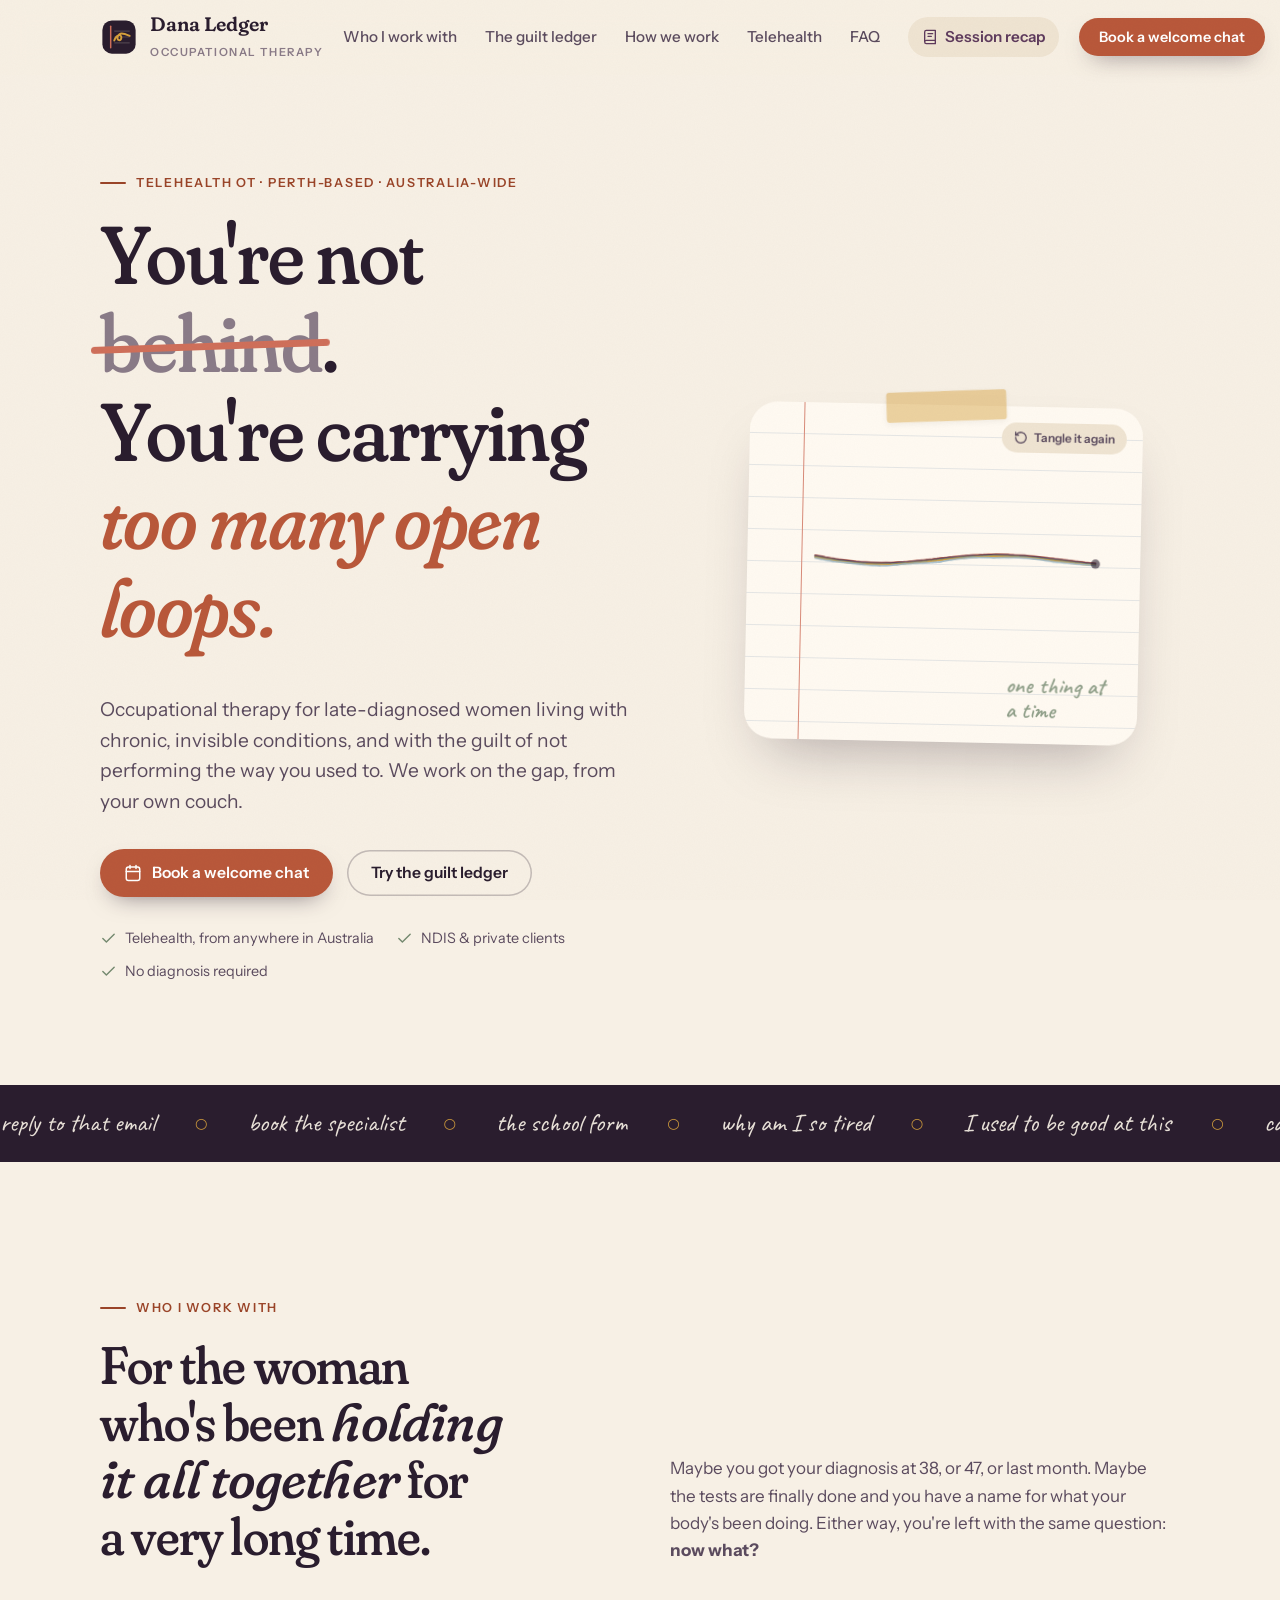
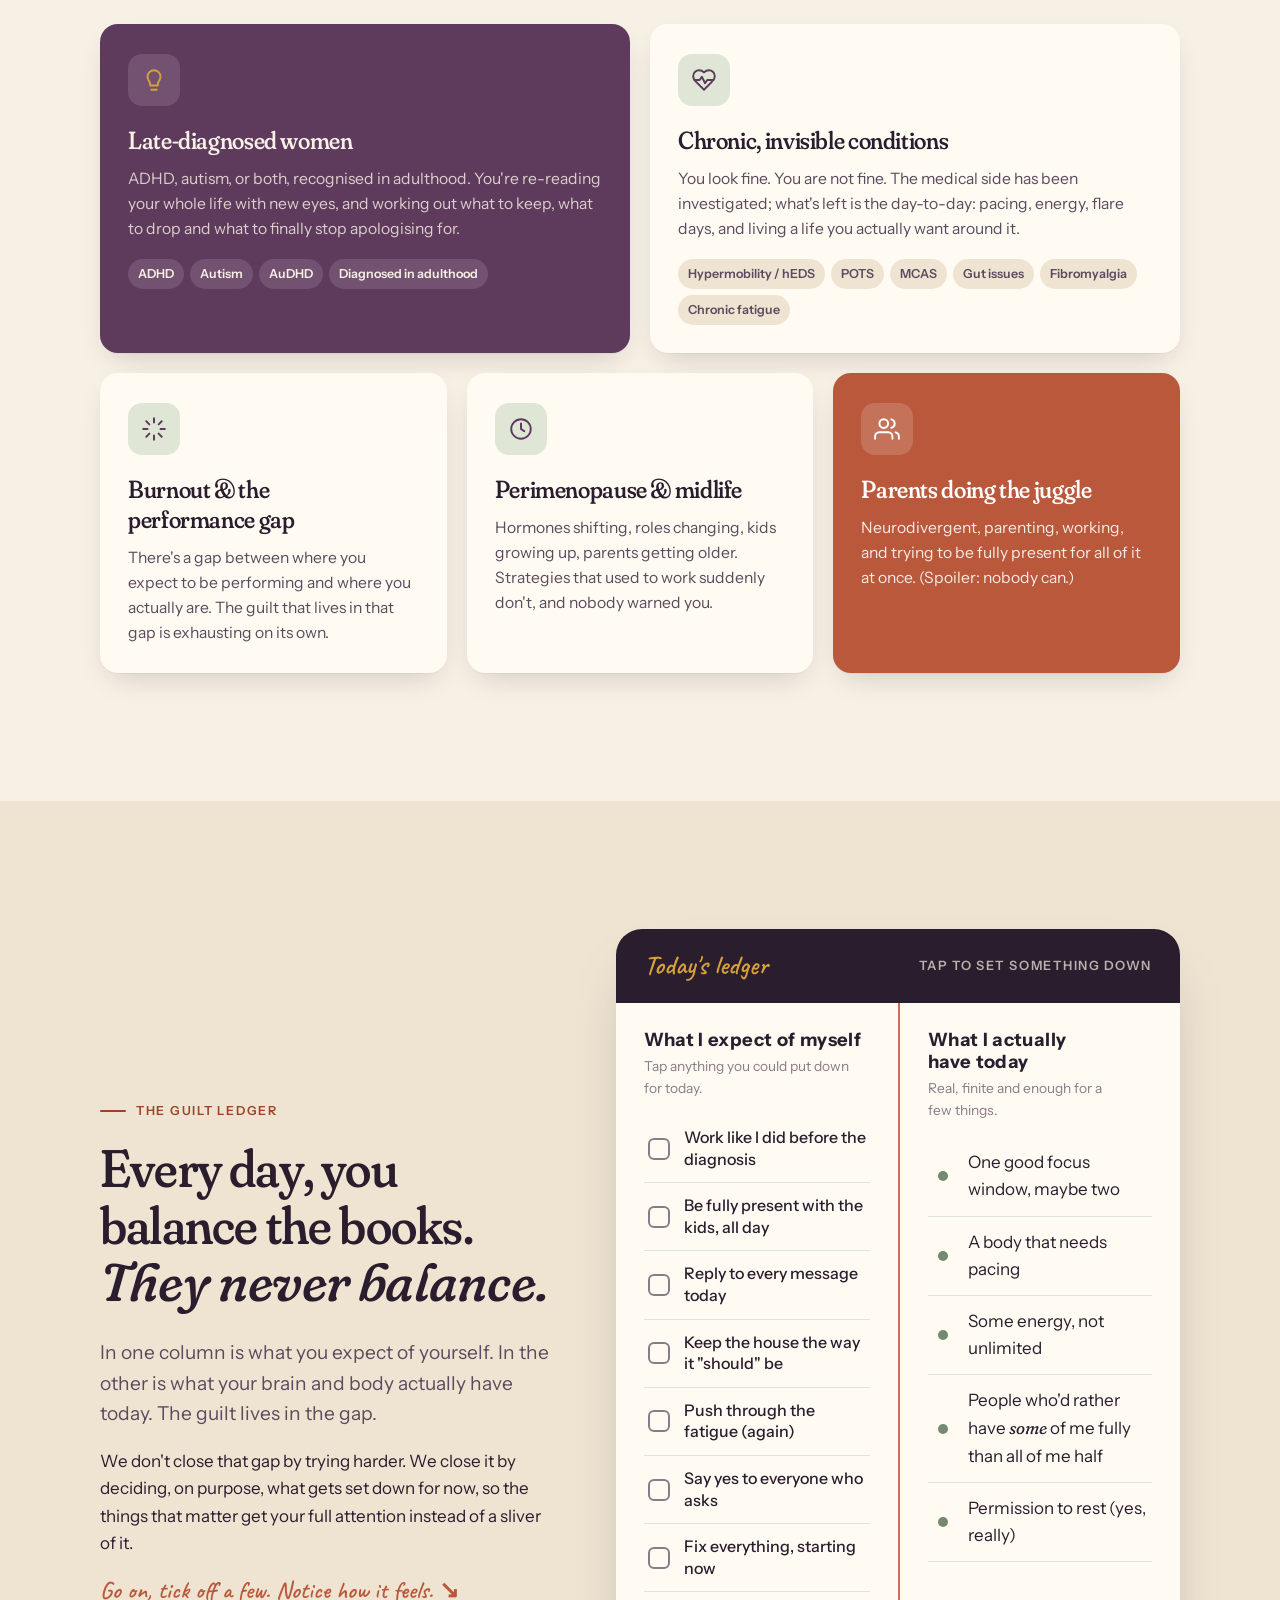
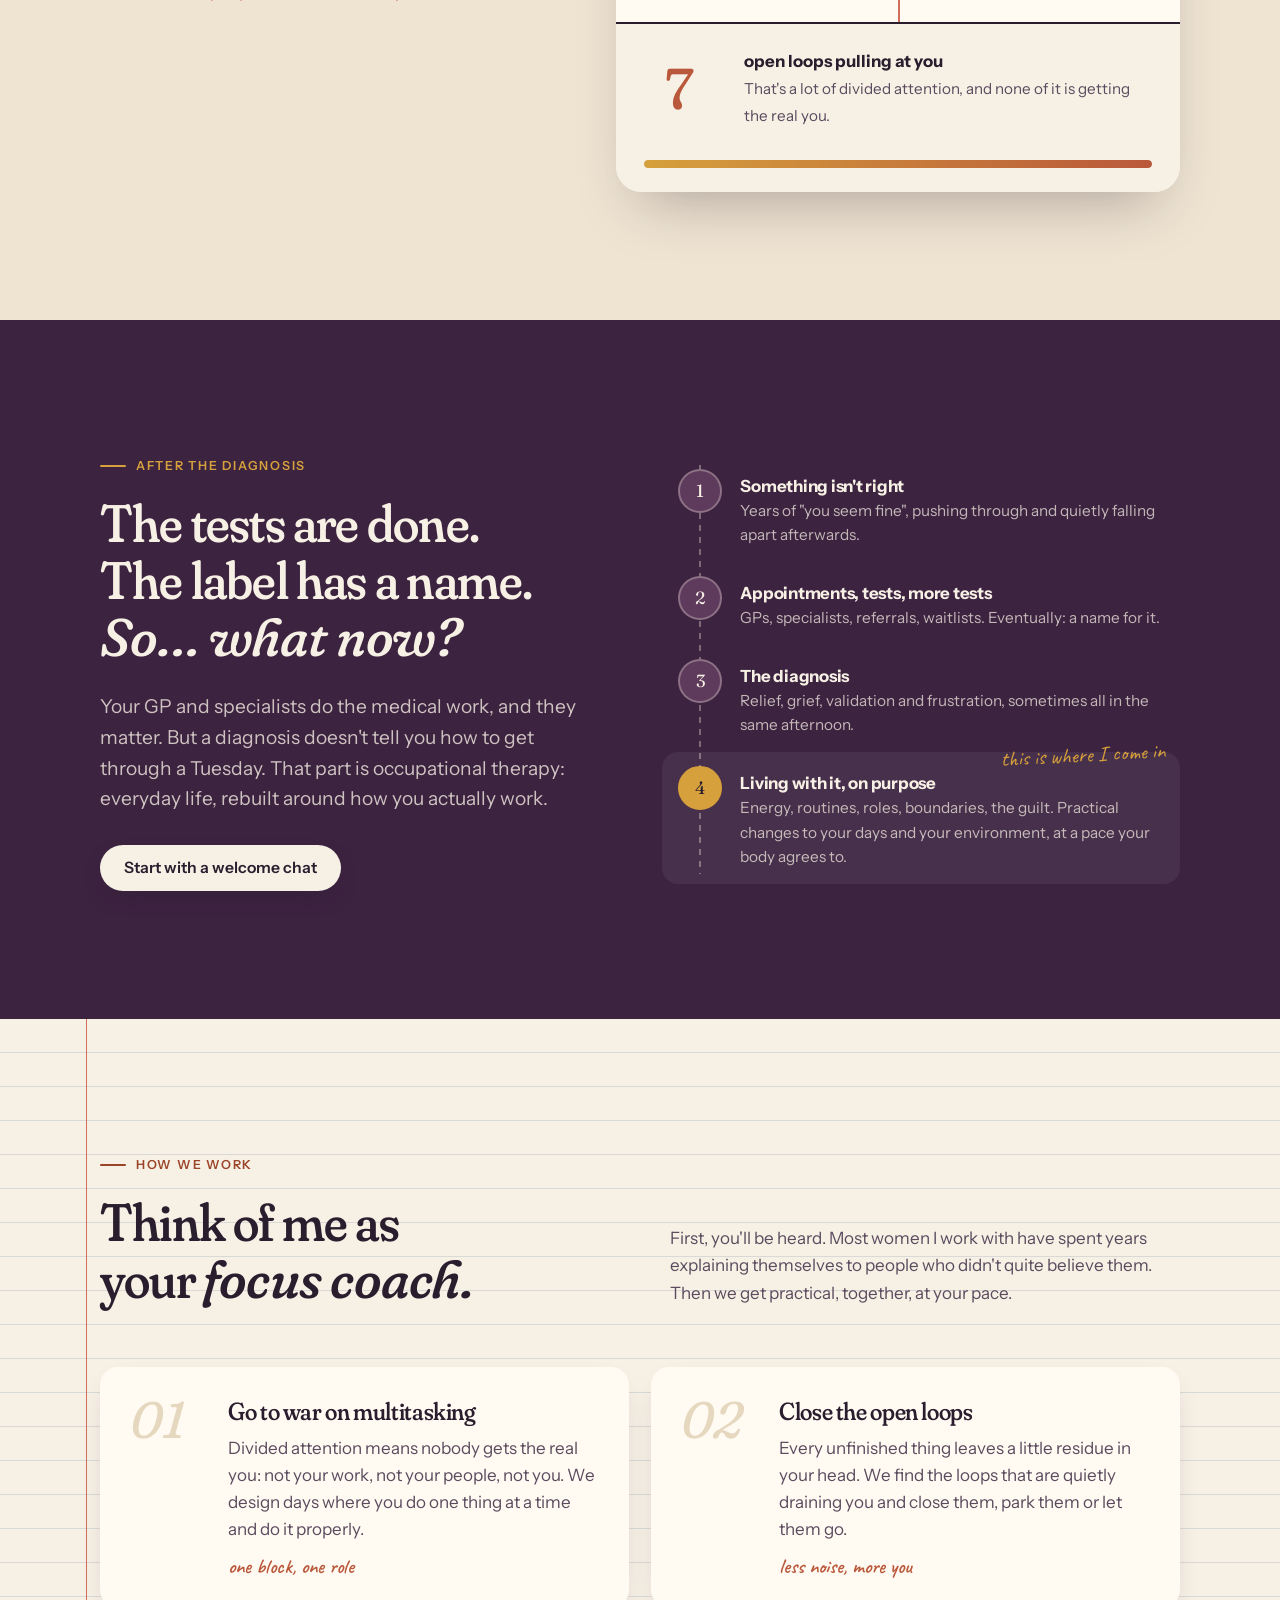
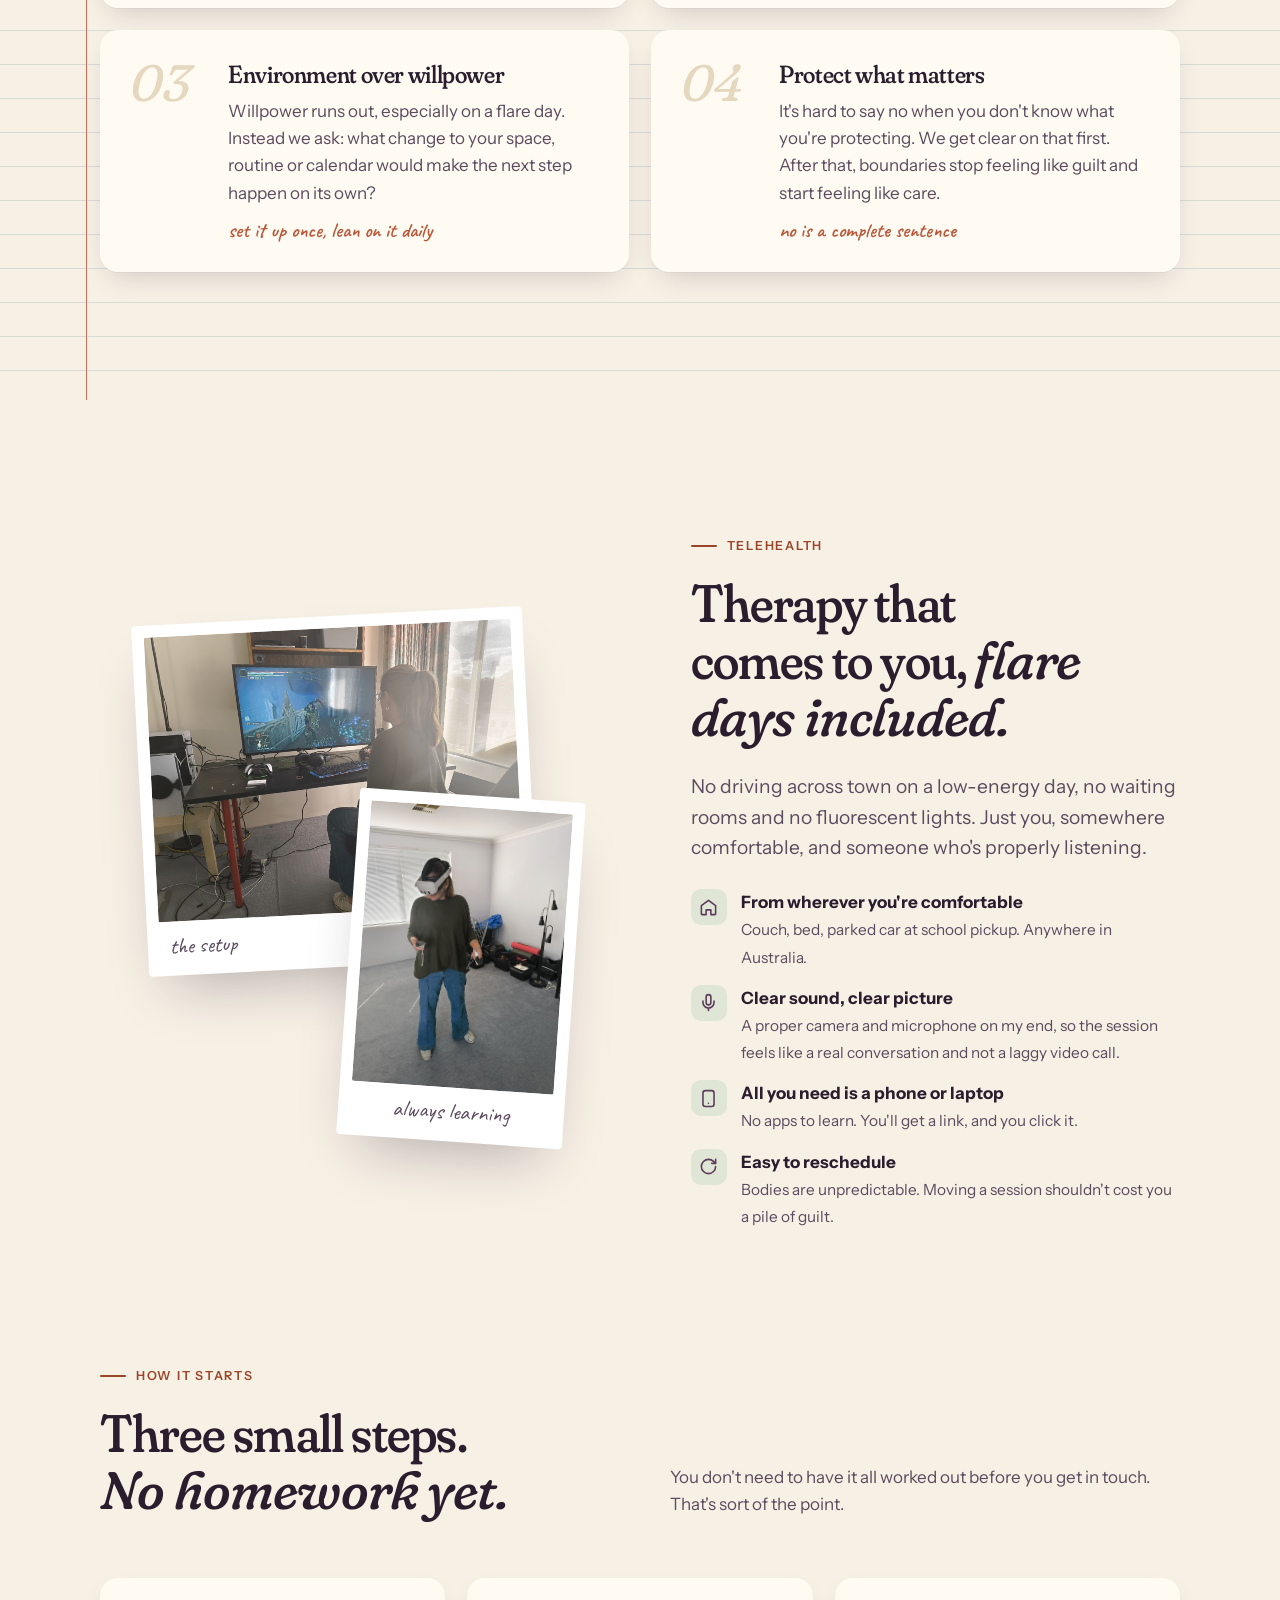
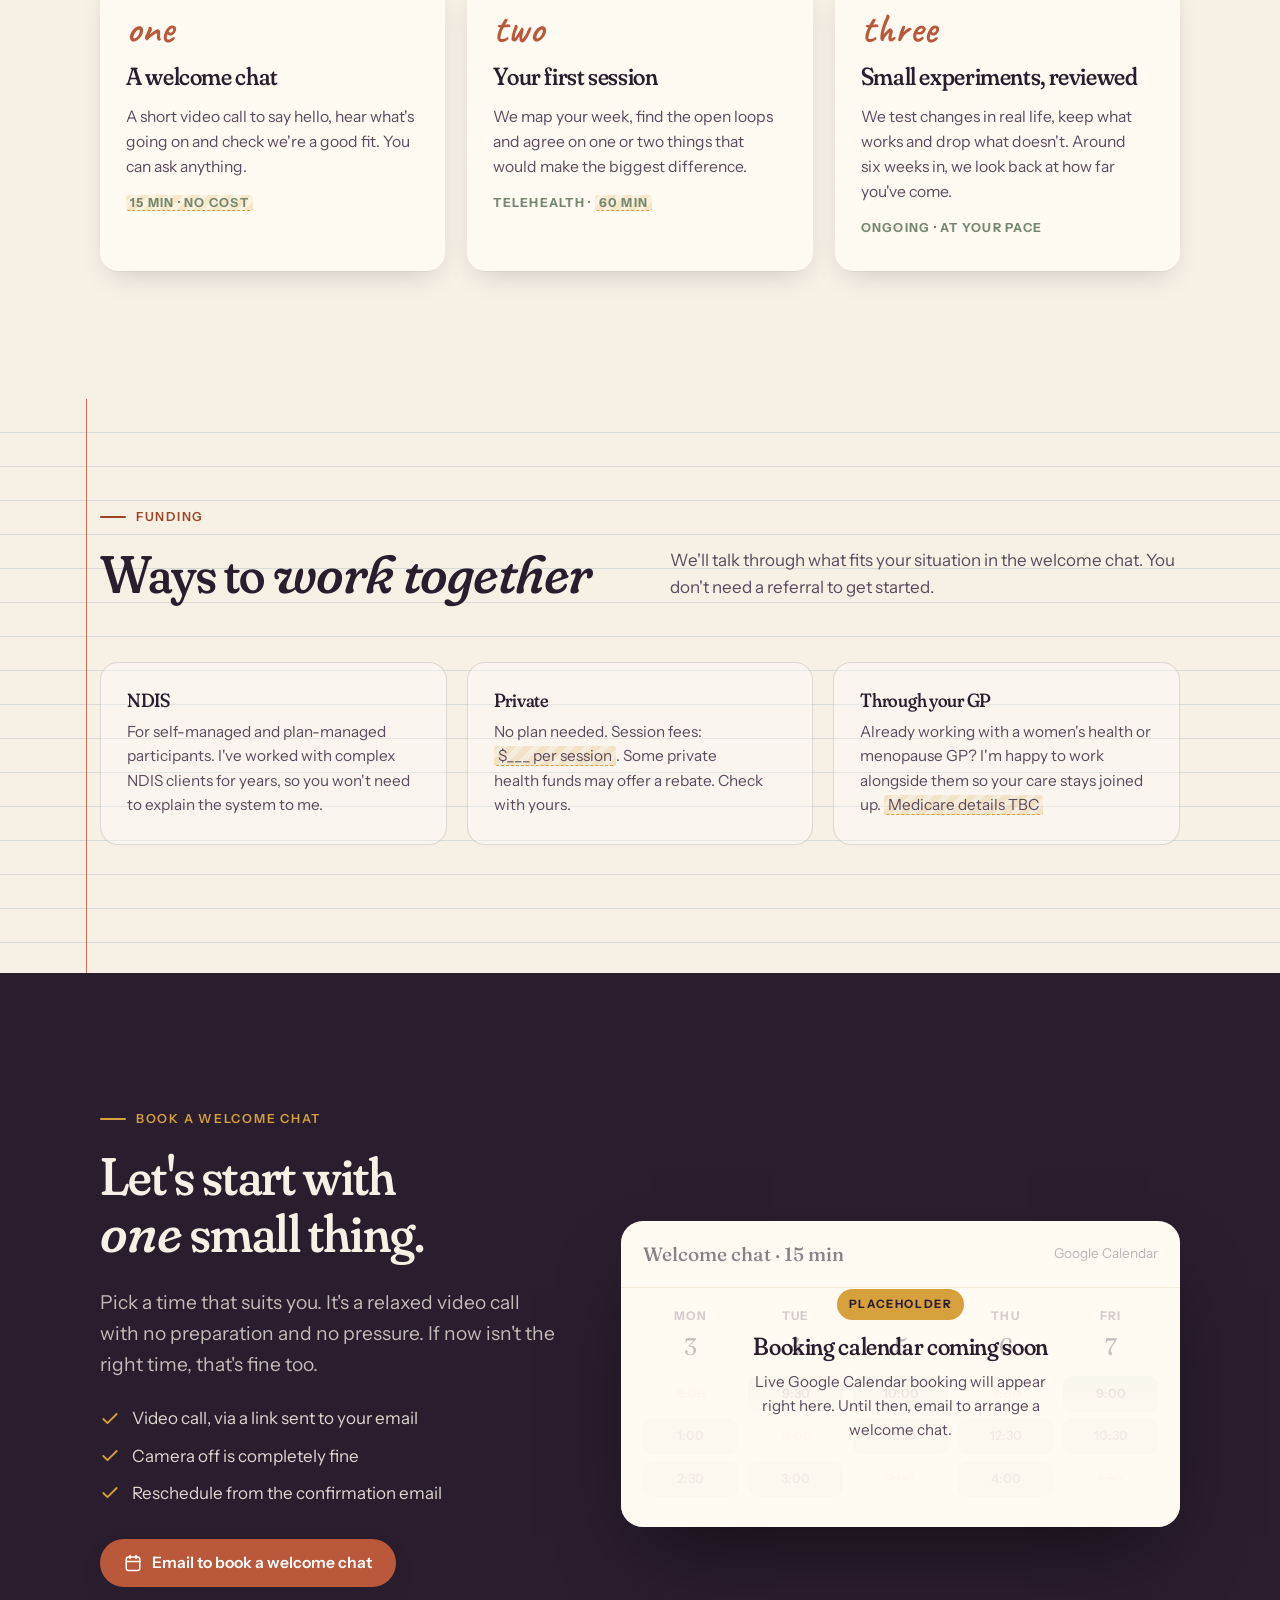
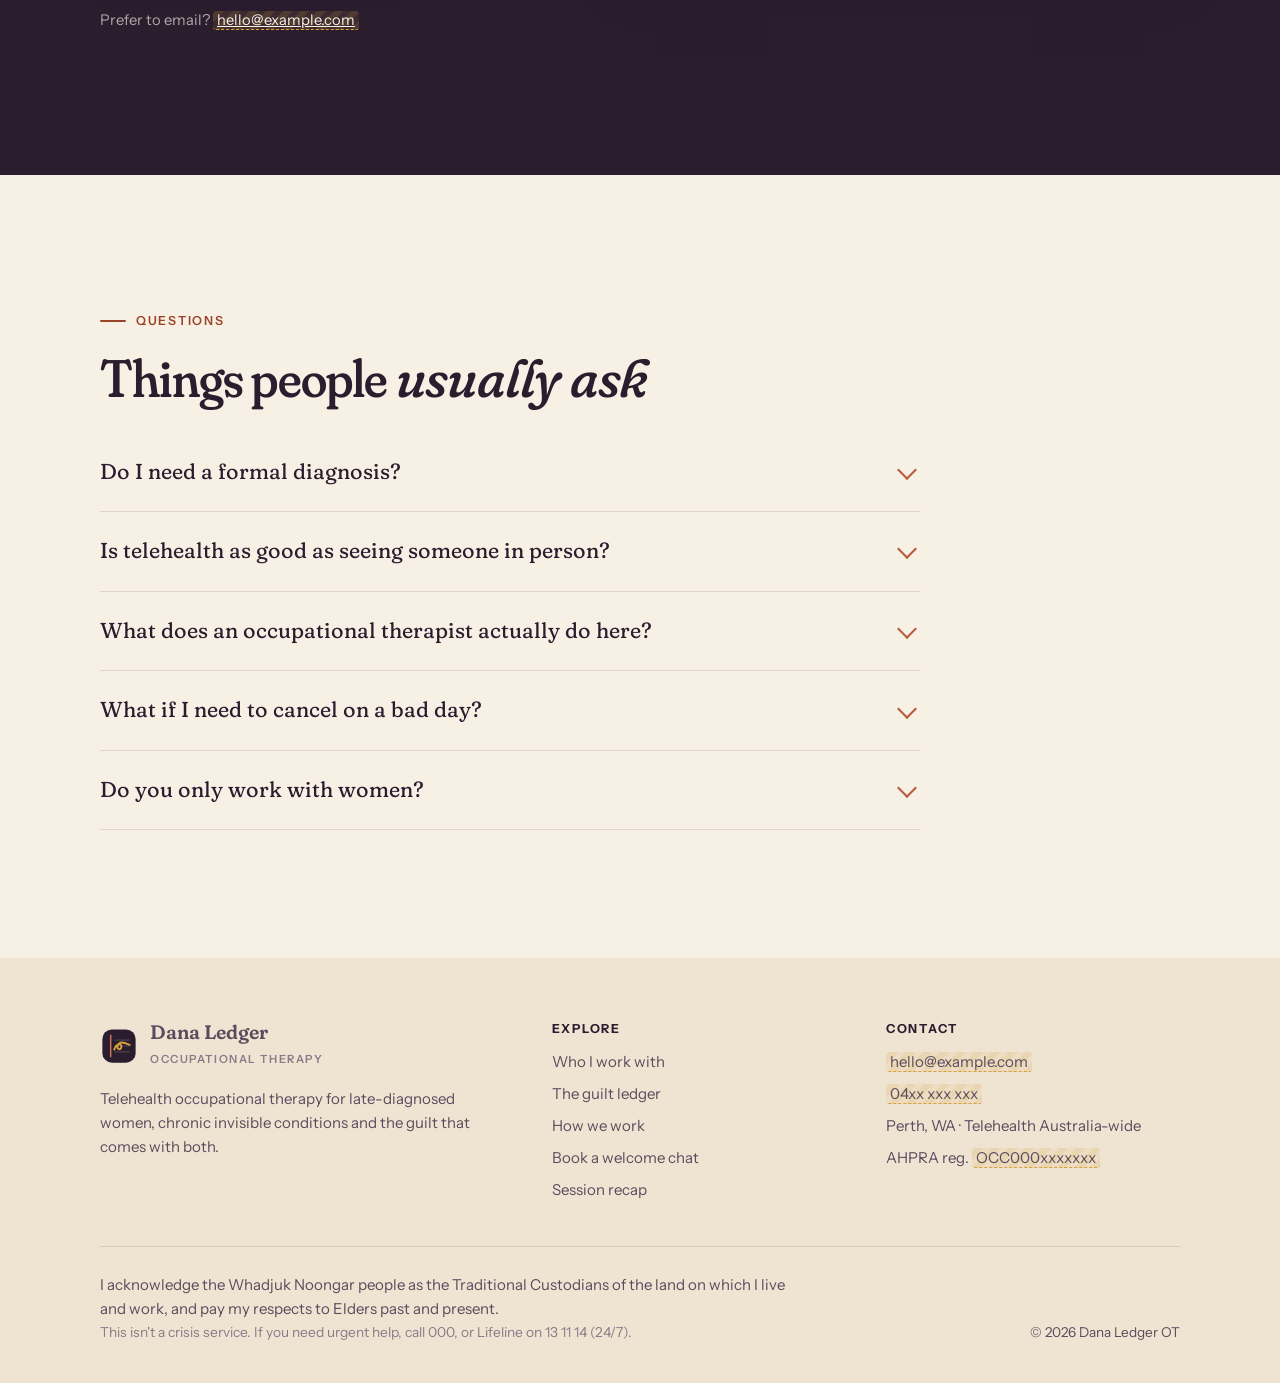
==== commit 172a6786: "Link the session recap from the site navigation - Add a 'Session recap' pill to the main nav and mob" ====
--- a/index.html
+++ b/index.html
@@ -38,6 +38,7 @@
       <li><a href="#approach">How we work</a></li>
       <li><a href="#telehealth">Telehealth</a></li>
       <li><a href="#faq">FAQ</a></li>
+      <li><a class="nav-recap" href="session-recap.html"><svg viewBox="0 0 24 24" fill="none" stroke="currentColor" stroke-width="2" stroke-linecap="round" stroke-linejoin="round" aria-hidden="true"><path d="M4 19.5V4.5A2.5 2.5 0 0 1 6.5 2H20v20H6.5a2.5 2.5 0 0 1 0-5H20"/><path d="M9 7h7M9 11h5"/></svg>Session recap</a></li>
     </ul>
     <a class="btn btn--clay btn--book-top" href="#book" data-book>Book a welcome chat</a>
     <button class="nav-toggle" aria-controls="nav-links" aria-expanded="false" aria-label="Open menu">
@@ -461,6 +462,7 @@
           <li><a href="#ledger">The guilt ledger</a></li>
           <li><a href="#approach">How we work</a></li>
           <li><a href="#book" data-book>Book a welcome chat</a></li>
+          <li><a href="session-recap.html">Session recap</a></li>
         </ul>
       </div>
       <div>
--- a/assets/styles.css
+++ b/assets/styles.css
@@ -179,9 +179,17 @@
 .nav-links a:hover { color: var(--ink); }
 .nav-links a:hover::after { transform: scaleX(1); }
 .nav .btn { padding: 12px 20px; font-size: 0.9rem; }
+.brand, .nav-links, .nav-links a, .nav .btn { white-space: nowrap; flex: none; }
+.nav-links a.nav-recap {
+  display: inline-flex; align-items: center; gap: 7px; padding: 8px 14px; border-radius: 999px;
+  background: var(--paper-2); color: var(--plum); font-weight: 600;
+}
+.nav-links a.nav-recap svg { width: 16px; height: 16px; }
+.nav-links a.nav-recap::after { display: none; }
+.nav-links a.nav-recap:hover { background: var(--paper-3); }
 .nav-toggle { display: none; }
 
-@media (max-width: 900px) {
+@media (max-width: 1200px) {
   .nav-links { display: none; }
   .nav-links.open {
     display: flex; flex-direction: column; align-items: flex-start; gap: 18px;
